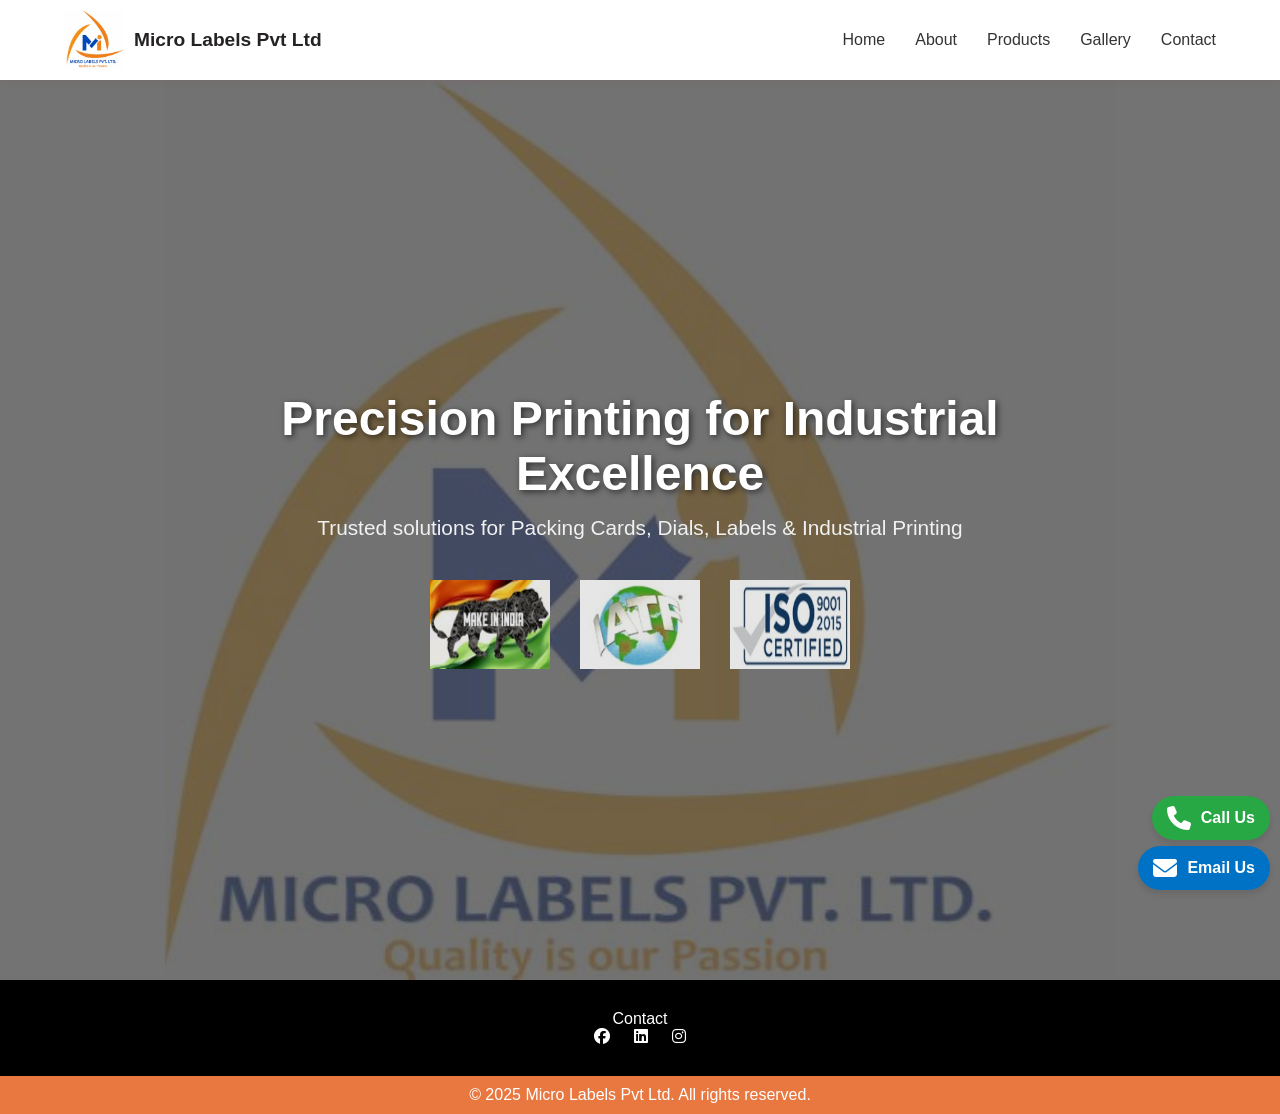
==== index.html @ 2e4897f5 "mlpl" ====
<!DOCTYPE html>
<html lang="en">

<head>
  <meta charset="UTF-8" />
  <meta name="viewport" content="width=device-width, initial-scale=1.0" />
  <title>Micro Labels Pvt Ltd</title>
  <link rel="stylesheet" href="https://cdnjs.cloudflare.com/ajax/libs/font-awesome/6.5.0/css/all.min.css">
  <link rel="stylesheet" href="https://unpkg.com/aos@2.3.1/dist/aos.css" />
  <style>
    :root {
      --primary-color: #252222;
      --text-color: #333;
      --bg-color: #ffffff;
    }

    * {
      margin: 0;
      padding: 0;
      box-sizing: border-box;
      font-family: "Segoe UI", Tahoma, Geneva, Verdana, sans-serif;
    }

    body {
      background-color: var(--bg-color);
      color: var(--text-color);
      transition: background-color 0.3s, color 0.3s;
    }

    header {
      background: var(--bg-color);
      display: flex;
      align-items: center;
      justify-content: space-between;
      padding: 10px 5%;
      box-shadow: 0 2px 5px rgba(159, 61, 61, 0.1);
      position: sticky;
      top: 0;
      z-index: 1000;
      flex-wrap: wrap;
    }

    .logo-container {
      display: flex;
      align-items: center;
      gap: 10px;
    }

    header img {
      height: 60px;
      max-width: 100%;
    }

    .company-name {
      font-size: 1.2rem;
      font-weight: bold;
      color: var(--primary-color);
    }

    nav ul {
      list-style: none;
      display: flex;
      gap: 30px;
      flex-wrap: wrap;
      justify-content: center;
    }

    nav ul li a {
      text-decoration: none;
      color: var(--text-color);
      font-weight: 500;
      transition: 0.3s;
    }

    nav ul li a:hover {
      color: var(--primary-color);
    }

    .hero {
      position: relative;
      height: 100vh;
      width: 100%;
      background: url('GOLDCARDS IMAGES/front logo illumination 30.jpg') no-repeat center center;
      background-size: contain; /* ✅ Full image always visible */
      background-color: #ffffff;   /* ✅ Fills gaps with black (change if needed) */
      display: flex;
      align-items: center;
      justify-content: center;
    }


    .hero::before {
      content: "";
      position: absolute;
      top: 0;
      left: 0;
      width: 100%;
      height: 100%;
      background: rgba(0, 0, 0, 0.55);
      z-index: 1;
    }

    .hero-content {
      position: relative;
      z-index: 2;
      text-align: center;
      color: #fff;
      padding: 20px;
      max-width: 900px;
    }

    .hero-content h1 {
      font-size: 3rem;
      font-weight: 700;
      margin-bottom: 15px;
      text-shadow: 2px 2px 6px rgba(0, 0, 0, 0.6);
    }

    .hero-content p {
      font-size: 1.3rem;
      margin-bottom: 40px;
      color: #f1f1f1;
    }

    .certifications {
      display: flex;
      justify-content: center;
      gap: 30px;
      flex-wrap: wrap;
    }

    .certifications img {
      width: 120px;
      height: auto;
      filter: brightness(0.9);
      transition: transform 0.3s ease, filter 0.3s ease;
    }

    .certifications img:hover {
      transform: scale(1.1);
      filter: brightness(1.1);
    }

    footer {
      background-color: #000;
      padding: 30px 0;
      color: white;
      text-align: center;
    }

    .footer-links a {
      margin: 0 20px;
      color: white;
      text-decoration: none;
    }

    .footer-links a:hover {
      text-decoration: underline;
    }

    .social-icons a {
      margin: 0 10px;
      color: white;
    }

    .bottom-footer {
      background-color: rgb(232, 120, 64);
      color: white;
      text-align: center;
      padding: 10px;
    }

    .email-popup {
      position: fixed;
      bottom: 10px;
      right: 10px;
      z-index: 1000;
      background: #0072c6;
      color: white;
      padding: 10px 15px;
      border-radius: 30px;
      cursor: pointer;
      display: flex;
      align-items: center;
      gap: 10px;
      font-weight: bold;
      box-shadow: 0 4px 6px rgba(0, 0, 0, 0.1);
    }

    .email-popup i {
      font-size: 1.5rem;
    }

    .call-popup {
      position: fixed;
      bottom: 60px;
      right: 10px;
      z-index: 1000;
      background: #28a745;
      color: white;
      padding: 10px 15px;
      border-radius: 30px;
      cursor: pointer;
      display: flex;
      align-items: center;
      gap: 10px;
      font-weight: bold;
      box-shadow: 0 4px 6px rgba(0, 0, 0, 0.1);
    }

    .call-popup i {
      font-size: 1.5rem;
    }

    @media screen and (max-width: 768px) {
      .hero-content h1 {
        font-size: 2rem;
      }

      .hero-content p {
        font-size: 1rem;
      }

      .certifications img {
        width: 90px;
      }

      nav ul {
        flex-direction: column;
        gap: 10px;
      }
    }
  </style>
</head>

<body>
  <header>
    <div class="logo-container">
      <img src="./logo.jpg" alt="Micro Labels Logo">
      <span class="company-name">Micro Labels Pvt Ltd</span>
    </div>
    <nav>
      <ul>
        <li><a href="./index.html">Home</a></li>
        <li><a href="./about.html">About</a></li>
        <li><a href="./Products.html">Products</a></li>
        <li><a href="./Gallery.html">Gallery</a></li>
        <li><a href="./Contact.html">Contact</a></li>
      </ul>
    </nav>
  </header>

  <section class="hero">
    <div class="hero-content" data-aos="fade-up">
      <h1>Precision Printing for Industrial Excellence</h1>
      <p>Trusted solutions for Packing Cards, Dials, Labels & Industrial Printing</p>
      <div class="certifications" data-aos="zoom-in" data-aos-delay="300">
        <img src="GOLDCARDS IMAGES/make in india.jpg" alt="Make in India">
        <img src="GOLDCARDS IMAGES/iatf.jpg" alt="IATF Certified">
        <img src="GOLDCARDS IMAGES/iso.jpg" alt="ISO Certified">
      </div>
    </div>
  </section>

  <footer data-aos="fade-in">
    <div class="footer-links">
      <a href="Contact.html">Contact</a>
    </div>
    <div class="social-icons">
      <a href="#"><i class="fab fa-facebook"></i></a>
      <a href="https://www.linkedin.com/in/micro-labels-pvt-ltd-71b951381" target="_blank"><i class="fab fa-linkedin"></i></a>
      <a href="https://www.instagram.com/microlabels.pvt.ltd?igsh=aDNhcXE5Z3B6YW5l&utm_source=qr" target="_blank"><i class="fab fa-instagram"></i></a>
    </div>
  </footer>

  <div class="bottom-footer">
    &copy; 2025 Micro Labels Pvt Ltd. All rights reserved.
  </div>

  <!-- Email Us Popup -->
  <div class="email-popup" onclick="window.location.href='mailto:admin@microlabels.net'">
    <i class="fas fa-envelope"></i> Email Us
  </div>

  <!-- Call Us Popup -->
  <div class="call-popup" onclick="window.location.href='tel:+919743905285'">
    <i class="fas fa-phone"></i> Call Us
  </div>

  <script src="https://unpkg.com/aos@2.3.1/dist/aos.js"></script>
  <script>
    AOS.init();
  </script>
</body>
</html>
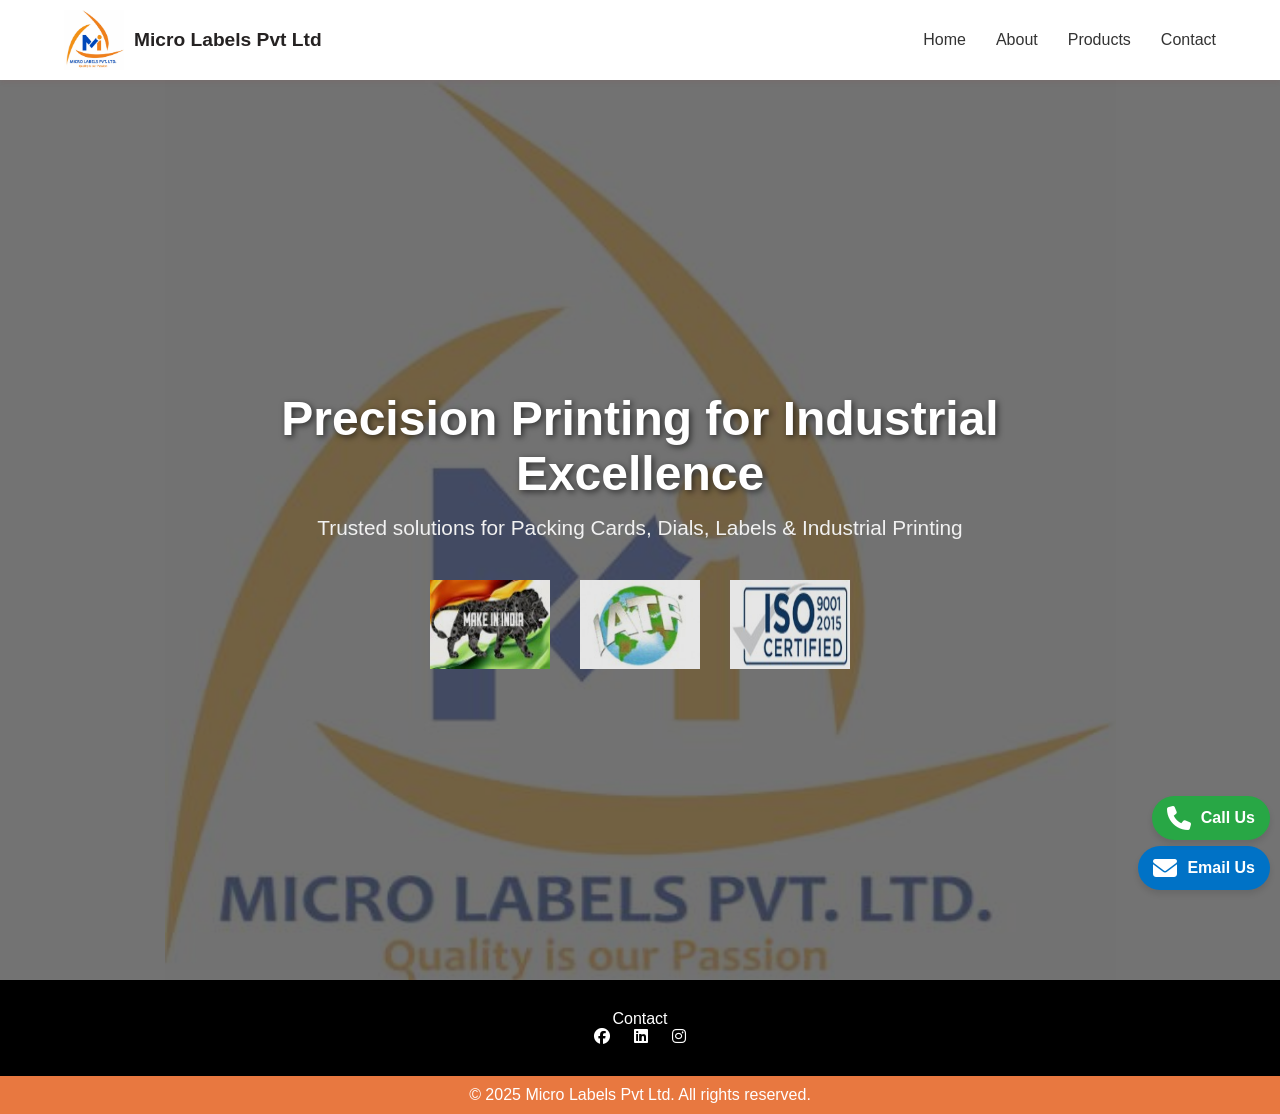
==== commit dc1e4185: "Initial commit" ====
--- a/index.html
+++ b/index.html
@@ -244,7 +244,6 @@
         <li><a href="./index.html">Home</a></li>
         <li><a href="./about.html">About</a></li>
         <li><a href="./Products.html">Products</a></li>
-        <li><a href="./Gallery.html">Gallery</a></li>
         <li><a href="./Contact.html">Contact</a></li>
       </ul>
     </nav>
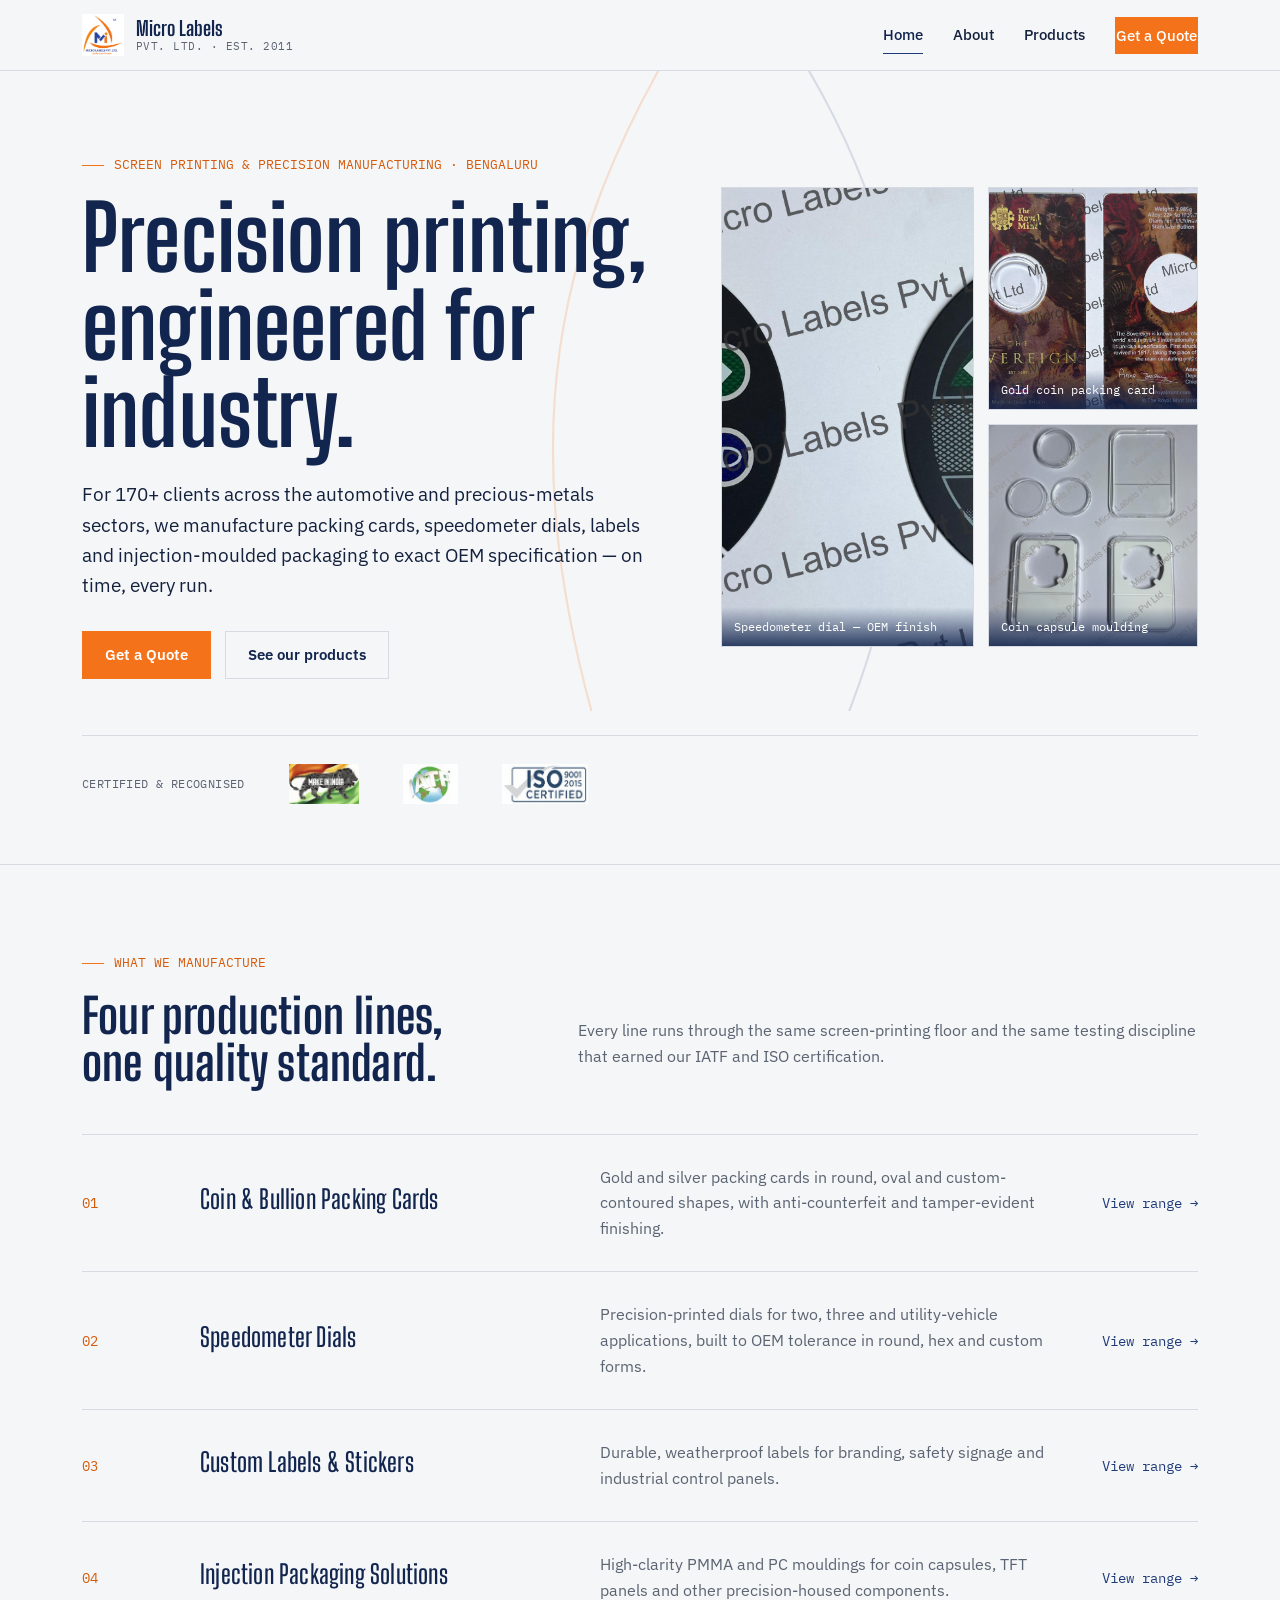
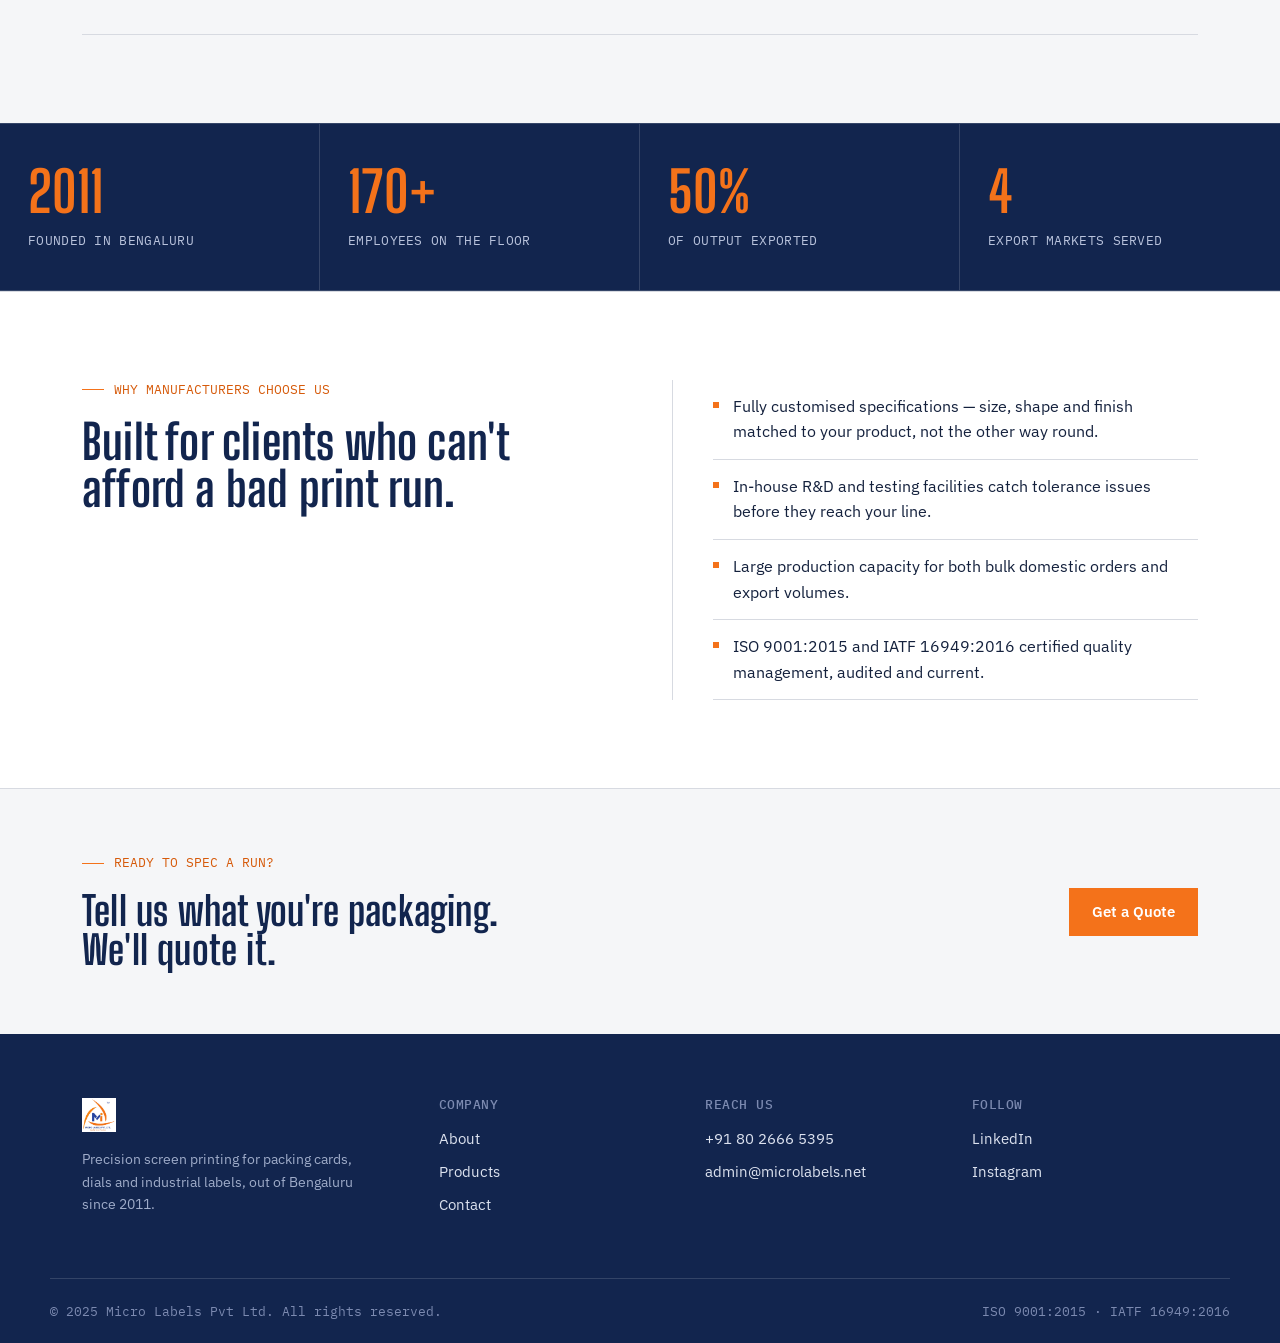
==== commit 0e3a4273: "Add files via upload" ====
--- a/index.html
+++ b/index.html
@@ -1,294 +1,171 @@
 <!DOCTYPE html>
 <html lang="en">
+<head>
+<meta charset="UTF-8">
+<meta name="viewport" content="width=device-width, initial-scale=1.0">
+<title>Micro Labels Pvt Ltd — Precision Printing for Industrial Excellence</title>
+<meta name="description" content="Micro Labels Pvt Ltd manufactures precision packing cards for precious metals, speedometer dials, labels and industrial injection packaging. ISO 9001:2015 & IATF 16949:2016 certified.">
+<link rel="stylesheet" href="style.css">
+</head>
+<body>
 
-<head>
-  <meta charset="UTF-8" />
-  <meta name="viewport" content="width=device-width, initial-scale=1.0" />
-  <title>Micro Labels Pvt Ltd</title>
-  <link rel="stylesheet" href="https://cdnjs.cloudflare.com/ajax/libs/font-awesome/6.5.0/css/all.min.css">
-  <link rel="stylesheet" href="https://unpkg.com/aos@2.3.1/dist/aos.css" />
-  <style>
-    :root {
-      --primary-color: #252222;
-      --text-color: #333;
-      --bg-color: #ffffff;
-    }
+<header class="site-header">
+  <div class="header-inner">
+    <a class="brand" href="index.html">
+      <img class="brand-mark" src="logo.jpg" alt="Micro Labels Pvt Ltd">
+      <span class="brand-word">Micro Labels<small>PVT. LTD. &middot; EST. 2011</small></span>
+    </a>
+    <nav class="site-nav">
+      <a href="index.html" class="active">Home</a>
+      <a href="about.html">About</a>
+      <a href="Products.html">Products</a>
+      <a href="Contact.html" class="btn nav-cta">Get a Quote</a>
+    </nav>
+  </div>
+</header>
 
-    * {
-      margin: 0;
-      padding: 0;
-      box-sizing: border-box;
-      font-family: "Segoe UI", Tahoma, Geneva, Verdana, sans-serif;
-    }
-
-    body {
-      background-color: var(--bg-color);
-      color: var(--text-color);
-      transition: background-color 0.3s, color 0.3s;
-    }
-
-    header {
-      background: var(--bg-color);
-      display: flex;
-      align-items: center;
-      justify-content: space-between;
-      padding: 10px 5%;
-      box-shadow: 0 2px 5px rgba(159, 61, 61, 0.1);
-      position: sticky;
-      top: 0;
-      z-index: 1000;
-      flex-wrap: wrap;
-    }
-
-    .logo-container {
-      display: flex;
-      align-items: center;
-      gap: 10px;
-    }
-
-    header img {
-      height: 60px;
-      max-width: 100%;
-    }
-
-    .company-name {
-      font-size: 1.2rem;
-      font-weight: bold;
-      color: var(--primary-color);
-    }
-
-    nav ul {
-      list-style: none;
-      display: flex;
-      gap: 30px;
-      flex-wrap: wrap;
-      justify-content: center;
-    }
-
-    nav ul li a {
-      text-decoration: none;
-      color: var(--text-color);
-      font-weight: 500;
-      transition: 0.3s;
-    }
-
-    nav ul li a:hover {
-      color: var(--primary-color);
-    }
-
-    .hero {
-      position: relative;
-      height: 100vh;
-      width: 100%;
-      background: url('GOLDCARDS IMAGES/front logo illumination 30.jpg') no-repeat center center;
-      background-size: contain; /* ✅ Full image always visible */
-      background-color: #ffffff;   /* ✅ Fills gaps with black (change if needed) */
-      display: flex;
-      align-items: center;
-      justify-content: center;
-    }
-
-
-    .hero::before {
-      content: "";
-      position: absolute;
-      top: 0;
-      left: 0;
-      width: 100%;
-      height: 100%;
-      background: rgba(0, 0, 0, 0.55);
-      z-index: 1;
-    }
-
-    .hero-content {
-      position: relative;
-      z-index: 2;
-      text-align: center;
-      color: #fff;
-      padding: 20px;
-      max-width: 900px;
-    }
-
-    .hero-content h1 {
-      font-size: 3rem;
-      font-weight: 700;
-      margin-bottom: 15px;
-      text-shadow: 2px 2px 6px rgba(0, 0, 0, 0.6);
-    }
-
-    .hero-content p {
-      font-size: 1.3rem;
-      margin-bottom: 40px;
-      color: #f1f1f1;
-    }
-
-    .certifications {
-      display: flex;
-      justify-content: center;
-      gap: 30px;
-      flex-wrap: wrap;
-    }
-
-    .certifications img {
-      width: 120px;
-      height: auto;
-      filter: brightness(0.9);
-      transition: transform 0.3s ease, filter 0.3s ease;
-    }
-
-    .certifications img:hover {
-      transform: scale(1.1);
-      filter: brightness(1.1);
-    }
-
-    footer {
-      background-color: #000;
-      padding: 30px 0;
-      color: white;
-      text-align: center;
-    }
-
-    .footer-links a {
-      margin: 0 20px;
-      color: white;
-      text-decoration: none;
-    }
-
-    .footer-links a:hover {
-      text-decoration: underline;
-    }
-
-    .social-icons a {
-      margin: 0 10px;
-      color: white;
-    }
-
-    .bottom-footer {
-      background-color: rgb(232, 120, 64);
-      color: white;
-      text-align: center;
-      padding: 10px;
-    }
-
-    .email-popup {
-      position: fixed;
-      bottom: 10px;
-      right: 10px;
-      z-index: 1000;
-      background: #0072c6;
-      color: white;
-      padding: 10px 15px;
-      border-radius: 30px;
-      cursor: pointer;
-      display: flex;
-      align-items: center;
-      gap: 10px;
-      font-weight: bold;
-      box-shadow: 0 4px 6px rgba(0, 0, 0, 0.1);
-    }
-
-    .email-popup i {
-      font-size: 1.5rem;
-    }
-
-    .call-popup {
-      position: fixed;
-      bottom: 60px;
-      right: 10px;
-      z-index: 1000;
-      background: #28a745;
-      color: white;
-      padding: 10px 15px;
-      border-radius: 30px;
-      cursor: pointer;
-      display: flex;
-      align-items: center;
-      gap: 10px;
-      font-weight: bold;
-      box-shadow: 0 4px 6px rgba(0, 0, 0, 0.1);
-    }
-
-    .call-popup i {
-      font-size: 1.5rem;
-    }
-
-    @media screen and (max-width: 768px) {
-      .hero-content h1 {
-        font-size: 2rem;
-      }
-
-      .hero-content p {
-        font-size: 1rem;
-      }
-
-      .certifications img {
-        width: 90px;
-      }
-
-      nav ul {
-        flex-direction: column;
-        gap: 10px;
-      }
-    }
-  </style>
-</head>
-
-<body>
-  <header>
-    <div class="logo-container">
-      <img src="./logo.jpg" alt="Micro Labels Logo">
-      <span class="company-name">Micro Labels Pvt Ltd</span>
-    </div>
-    <nav>
-      <ul>
-        <li><a href="./index.html">Home</a></li>
-        <li><a href="./about.html">About</a></li>
-        <li><a href="./Products.html">Products</a></li>
-        <li><a href="./Contact.html">Contact</a></li>
-      </ul>
-    </nav>
-  </header>
-
-  <section class="hero">
-    <div class="hero-content" data-aos="fade-up">
-      <h1>Precision Printing for Industrial Excellence</h1>
-      <p>Trusted solutions for Packing Cards, Dials, Labels & Industrial Printing</p>
-      <div class="certifications" data-aos="zoom-in" data-aos-delay="300">
-        <img src="GOLDCARDS IMAGES/make in india.jpg" alt="Make in India">
-        <img src="GOLDCARDS IMAGES/iatf.jpg" alt="IATF Certified">
-        <img src="GOLDCARDS IMAGES/iso.jpg" alt="ISO Certified">
+<section class="hero">
+  <svg class="hero-arc" viewBox="0 0 1200 600" preserveAspectRatio="none" aria-hidden="true">
+    <path d="M 640 -40 C 520 160, 480 340, 560 620" fill="none" stroke="#F4721A" stroke-width="2" opacity="0.18"/>
+    <path d="M 720 -60 C 860 140, 900 360, 780 640" fill="none" stroke="#1E3A78" stroke-width="2" opacity="0.14"/>
+  </svg>
+  <div class="wrap hero-grid">
+    <div>
+      <p class="eyebrow">SCREEN PRINTING &amp; PRECISION MANUFACTURING · BENGALURU</p>
+      <h1>Precision printing,<br>engineered for<br>industry.</h1>
+      <p class="lede">For 170+ clients across the automotive and precious-metals sectors, we manufacture packing cards, speedometer dials, labels and injection-moulded packaging to exact OEM specification &mdash; on time, every run.</p>
+      <div class="hero-actions">
+        <a href="Contact.html" class="btn">Get a Quote</a>
+        <a href="Products.html" class="btn btn-outline">See our products</a>
       </div>
     </div>
-  </section>
+    <div class="hero-visual">
+      <figure>
+        <img src="dials/tvs.jpg" alt="TVS speedometer dial manufactured by Micro Labels">
+        <figcaption>Speedometer dial &mdash; OEM finish</figcaption>
+      </figure>
+      <figure>
+        <img src="GOLDCARDS%20IMAGES/royal%20mint.jpg" alt="Royal Mint gold coin packing card">
+        <figcaption>Gold coin packing card</figcaption>
+      </figure>
+      <figure>
+        <img src="packaging/capsules.jpg" alt="Gold and silver coin capsules">
+        <figcaption>Coin capsule moulding</figcaption>
+      </figure>
+    </div>
+  </div>
+  <div class="wrap">
+    <div class="cert-strip">
+      <span class="cert-label">CERTIFIED &amp; RECOGNISED</span>
+      <img src="GOLDCARDS%20IMAGES/make%20in%20india.jpg" alt="Make in India">
+      <img src="GOLDCARDS%20IMAGES/iatf.jpg" alt="IATF 16949:2016 certified">
+      <img src="GOLDCARDS%20IMAGES/iso.jpg" alt="ISO 9001:2015 certified">
+    </div>
+  </div>
+</section>
 
-  <footer data-aos="fade-in">
-    <div class="footer-links">
+<section>
+  <div class="wrap">
+    <div class="section-head">
+      <div>
+        <p class="eyebrow">WHAT WE MANUFACTURE</p>
+        <h2>Four production lines,<br>one quality standard.</h2>
+      </div>
+      <p>Every line runs through the same screen-printing floor and the same testing discipline that earned our IATF and ISO certification.</p>
+    </div>
+    <div class="spec-list">
+      <a class="spec-row" href="Products.html#coin-cards">
+        <span class="spec-index">01</span>
+        <h3>Coin &amp; Bullion Packing Cards</h3>
+        <p>Gold and silver packing cards in round, oval and custom-contoured shapes, with anti-counterfeit and tamper-evident finishing.</p>
+        <span class="spec-arrow">View range →</span>
+      </a>
+      <a class="spec-row" href="Products.html#dials">
+        <span class="spec-index">02</span>
+        <h3>Speedometer Dials</h3>
+        <p>Precision-printed dials for two, three and utility-vehicle applications, built to OEM tolerance in round, hex and custom forms.</p>
+        <span class="spec-arrow">View range →</span>
+      </a>
+      <a class="spec-row" href="Products.html#labels">
+        <span class="spec-index">03</span>
+        <h3>Custom Labels &amp; Stickers</h3>
+        <p>Durable, weatherproof labels for branding, safety signage and industrial control panels.</p>
+        <span class="spec-arrow">View range →</span>
+      </a>
+      <a class="spec-row" href="Products.html#packaging">
+        <span class="spec-index">04</span>
+        <h3>Injection Packaging Solutions</h3>
+        <p>High-clarity PMMA and PC mouldings for coin capsules, TFT panels and other precision-housed components.</p>
+        <span class="spec-arrow">View range →</span>
+      </a>
+    </div>
+  </div>
+</section>
+
+<section class="on-navy" style="padding:0;">
+  <div class="stat-strip wrap" style="max-width:none; padding-left:0; padding-right:0;">
+    <div class="stat"><div class="num">2011</div><div class="label">FOUNDED IN BENGALURU</div></div>
+    <div class="stat"><div class="num">170+</div><div class="label">EMPLOYEES ON THE FLOOR</div></div>
+    <div class="stat"><div class="num">50%</div><div class="label">OF OUTPUT EXPORTED</div></div>
+    <div class="stat"><div class="num">4</div><div class="label">EXPORT MARKETS SERVED</div></div>
+  </div>
+</section>
+
+<section class="on-steel">
+  <div class="wrap split">
+    <div>
+      <p class="eyebrow">WHY MANUFACTURERS CHOOSE US</p>
+      <h2>Built for clients who can't afford a bad print run.</h2>
+    </div>
+    <div class="rule-left">
+      <ul class="list-plain">
+        <li>Fully customised specifications &mdash; size, shape and finish matched to your product, not the other way round.</li>
+        <li>In-house R&amp;D and testing facilities catch tolerance issues before they reach your line.</li>
+        <li>Large production capacity for both bulk domestic orders and export volumes.</li>
+        <li>ISO 9001:2015 and IATF 16949:2016 certified quality management, audited and current.</li>
+      </ul>
+    </div>
+  </div>
+</section>
+
+<section class="section-tight">
+  <div class="wrap" style="display:flex; align-items:center; justify-content:space-between; gap:32px; flex-wrap:wrap;">
+    <div>
+      <p class="eyebrow">READY TO SPEC A RUN?</p>
+      <h2 style="font-size:clamp(28px,3.4vw,40px);">Tell us what you're packaging.<br>We'll quote it.</h2>
+    </div>
+    <a href="Contact.html" class="btn">Get a Quote</a>
+  </div>
+</section>
+
+<footer class="site-footer">
+  <div class="wrap footer-grid">
+    <div class="footer-brand">
+      <img class="footer-mark" src="logo.jpg" alt="Micro Labels Pvt Ltd">
+      <p>Precision screen printing for packing cards, dials and industrial labels, out of Bengaluru since 2011.</p>
+    </div>
+    <div class="footer-col">
+      <h3>COMPANY</h3>
+      <a href="about.html">About</a>
+      <a href="Products.html">Products</a>
       <a href="Contact.html">Contact</a>
     </div>
-    <div class="social-icons">
-      <a href="#"><i class="fab fa-facebook"></i></a>
-      <a href="https://www.linkedin.com/in/micro-labels-pvt-ltd-71b951381" target="_blank"><i class="fab fa-linkedin"></i></a>
-      <a href="https://www.instagram.com/microlabels.pvt.ltd?igsh=aDNhcXE5Z3B6YW5l&utm_source=qr" target="_blank"><i class="fab fa-instagram"></i></a>
+    <div class="footer-col">
+      <h3>REACH US</h3>
+      <a href="tel:+918026665395">+91 80 2666 5395</a>
+      <a href="mailto:admin@microlabels.net">admin@microlabels.net</a>
     </div>
-  </footer>
+    <div class="footer-col">
+      <h3>FOLLOW</h3>
+      <a href="https://www.linkedin.com/in/micro-labels-pvt-ltd-71b951381" target="_blank" rel="noopener">LinkedIn</a>
+      <a href="https://www.instagram.com/microlabels.pvt.ltd?igsh=aDNhcXE5Z3B6YW5l&utm_source=qr" target="_blank" rel="noopener">Instagram</a>
+    </div>
+  </div>
+  <div class="wrap footer-bottom">
+    <span>© 2025 Micro Labels Pvt Ltd. All rights reserved.</span>
+    <span>ISO 9001:2015 &middot; IATF 16949:2016</span>
+  </div>
+</footer>
 
-  <div class="bottom-footer">
-    &copy; 2025 Micro Labels Pvt Ltd. All rights reserved.
-  </div>
-
-  <!-- Email Us Popup -->
-  <div class="email-popup" onclick="window.location.href='mailto:admin@microlabels.net'">
-    <i class="fas fa-envelope"></i> Email Us
-  </div>
-
-  <!-- Call Us Popup -->
-  <div class="call-popup" onclick="window.location.href='tel:+919743905285'">
-    <i class="fas fa-phone"></i> Call Us
-  </div>
-
-  <script src="https://unpkg.com/aos@2.3.1/dist/aos.js"></script>
-  <script>
-    AOS.init();
-  </script>
 </body>
 </html>
--- a/style.css
+++ b/style.css
@@ -0,0 +1,422 @@
+/* Micro Labels Pvt Ltd — site styles
+   Design concept: precision instrument. Hairline rules over card shadows,
+   spec-sheet data typography, an arc motif echoing the logo's swoosh. */
+
+@import url('https://fonts.googleapis.com/css2?family=Big+Shoulders+Display:wght@500;600;700;800&family=IBM+Plex+Sans:wght@400;500;600&family=IBM+Plex+Mono:wght@400;500&display=swap');
+
+:root{
+  --navy: #1E3A78;
+  --navy-deep: #12254E;
+  --orange: #F4721A;
+  --orange-deep: #D65A0A;
+  --ink: #14213D;
+  --paper: #F5F6F8;
+  --surface: #FFFFFF;
+  --steel: #E7E9EE;
+  --steel-line: #D7DAE1;
+  --gold: #B08D3F;
+  --muted: #5B6472;
+
+  --font-display: 'Big Shoulders Display', sans-serif;
+  --font-body: 'IBM Plex Sans', -apple-system, sans-serif;
+  --font-mono: 'IBM Plex Mono', monospace;
+
+  --container: 1180px;
+}
+
+*{ box-sizing: border-box; }
+html{ scroll-behavior: smooth; }
+body{
+  margin:0;
+  font-family: var(--font-body);
+  color: var(--ink);
+  background: var(--paper);
+  line-height: 1.6;
+  -webkit-font-smoothing: antialiased;
+}
+img{ max-width:100%; display:block; }
+a{ color: inherit; text-decoration:none; }
+:focus-visible{ outline: 2px solid var(--orange); outline-offset: 3px; }
+
+.wrap{
+  max-width: var(--container);
+  margin: 0 auto;
+  padding: 0 32px;
+}
+
+h1,h2,h3{
+  font-family: var(--font-display);
+  font-weight: 700;
+  line-height: 0.98;
+  margin: 0;
+  letter-spacing: 0.2px;
+  color: var(--navy-deep);
+}
+h1{ font-size: clamp(48px, 7vw, 92px); }
+h2{ font-size: clamp(32px, 4vw, 48px); }
+h3{ font-size: clamp(22px, 2.4vw, 26px); font-weight:600; }
+p{ margin: 0 0 1em; color: var(--muted); max-width: 62ch; }
+.lede{ font-size: 19px; color: var(--ink); }
+
+.mono{ font-family: var(--font-mono); }
+.eyebrow{
+  font-family: var(--font-mono);
+  font-size: 13px;
+  color: var(--orange-deep);
+  display:flex;
+  align-items:center;
+  gap: 10px;
+  margin-bottom: 18px;
+}
+.eyebrow::before{
+  content:"";
+  width: 22px; height: 1px;
+  background: var(--orange);
+}
+
+/* ---------- header ---------- */
+.site-header{
+  position: sticky; top:0; z-index: 50;
+  background: rgba(245,246,248,0.92);
+  backdrop-filter: blur(8px);
+  border-bottom: 1px solid var(--steel-line);
+}
+.header-inner{
+  max-width: var(--container);
+  margin: 0 auto;
+  padding: 14px 32px;
+  display:flex;
+  align-items:center;
+  justify-content: space-between;
+  gap: 24px;
+}
+.brand{
+  display:flex; align-items:center; gap:12px;
+}
+.brand-mark{ height: 42px; width:auto; }
+.brand-word{
+  font-family: var(--font-display);
+  font-weight:700;
+  font-size: 20px;
+  line-height:1;
+  color: var(--navy-deep);
+  display:flex; flex-direction:column;
+}
+.brand-word small{
+  font-family: var(--font-mono);
+  font-weight:400;
+  font-size:11px;
+  letter-spacing: 0.5px;
+  color: var(--muted);
+  margin-top:3px;
+}
+.site-nav{ display:flex; align-items:center; gap: 30px; }
+.site-nav a{
+  font-size: 15px;
+  font-weight:500;
+  color: var(--ink);
+  padding: 6px 0;
+  border-bottom: 1px solid transparent;
+  transition: border-color .15s ease, color .15s ease;
+}
+.site-nav a:hover{ border-color: var(--orange); }
+.site-nav a.active{ color: var(--navy-deep); border-color: var(--navy); }
+.btn{
+  display:inline-flex; align-items:center; gap:8px;
+  background: var(--orange);
+  color: #fff !important;
+  font-weight:600;
+  font-size:15px;
+  padding: 11px 22px;
+  border: 1px solid var(--orange);
+  transition: background .15s ease, transform .1s ease;
+}
+.btn:hover{ background: var(--orange-deep); border-color: var(--orange-deep); }
+.btn-outline{
+  background: transparent;
+  color: var(--navy-deep) !important;
+  border: 1px solid var(--steel-line);
+}
+.btn-outline:hover{ border-color: var(--navy); background: var(--surface); }
+.nav-cta{ border-bottom:none !important; }
+
+.menu-toggle{ display:none; }
+
+/* ---------- hero ---------- */
+.hero{
+  position: relative;
+  overflow: hidden;
+  padding: 84px 0 60px;
+  border-bottom: 1px solid var(--steel-line);
+}
+.hero-arc{
+  position:absolute; inset:0;
+  pointer-events:none;
+  z-index:0;
+}
+.hero-grid{
+  position:relative; z-index:1;
+  display:grid;
+  grid-template-columns: 1.1fr 0.9fr;
+  gap: 56px;
+  align-items:center;
+}
+.hero h1{ margin-bottom: 22px; }
+.hero-actions{ display:flex; gap:14px; margin-top: 30px; flex-wrap:wrap; }
+
+.cert-strip{
+  border-top: 1px solid var(--steel-line);
+  margin-top: 56px;
+  padding-top: 28px;
+  display:flex;
+  align-items:center;
+  gap: 44px;
+  flex-wrap:wrap;
+}
+.cert-strip img{ height: 40px; width:auto; filter: grayscale(15%); opacity:0.92; }
+.cert-strip .cert-label{
+  font-family: var(--font-mono);
+  font-size: 12px;
+  color: var(--muted);
+  letter-spacing: 0.4px;
+}
+
+.hero-visual{
+  position:relative;
+  display:grid;
+  grid-template-columns: 1.2fr 1fr;
+  grid-template-rows: 1fr 1fr;
+  gap: 14px;
+  height: 460px;
+}
+.hero-visual figure{
+  margin:0; position:relative; overflow:hidden;
+  border: 1px solid var(--steel-line);
+  background: var(--surface);
+}
+.hero-visual figure:nth-child(1){ grid-row: 1 / 3; }
+.hero-visual img{
+  width:100%; height:100%; object-fit: cover;
+}
+.hero-visual figcaption{
+  position:absolute; left:0; bottom:0; right:0;
+  background: linear-gradient(0deg, rgba(18,37,78,0.86), transparent);
+  color:#fff; font-family: var(--font-mono); font-size:12px;
+  padding: 10px 12px;
+}
+
+/* ---------- sections ---------- */
+section{ padding: 88px 0; }
+.section-tight{ padding: 64px 0; }
+.section-head{
+  display:flex; justify-content:space-between; align-items:flex-end;
+  gap: 40px; margin-bottom: 48px; flex-wrap:wrap;
+}
+.on-navy{ background: var(--navy-deep); color: #fff; }
+.on-navy h2, .on-navy h3{ color:#fff; }
+.on-navy p{ color: #B9C3DC; }
+.on-steel{ background: var(--surface); border-top:1px solid var(--steel-line); border-bottom:1px solid var(--steel-line); }
+
+/* spec rows — used for "what we make" and fact sheets */
+.spec-list{ border-top: 1px solid var(--steel-line); }
+.spec-row{
+  display:grid;
+  grid-template-columns: 90px 1.1fr 1.4fr auto;
+  gap: 28px;
+  align-items:center;
+  padding: 30px 0;
+  border-bottom: 1px solid var(--steel-line);
+  transition: background .15s ease;
+}
+.spec-row:hover{ background: rgba(30,58,120,0.03); }
+.spec-index{ font-family: var(--font-mono); color: var(--orange-deep); font-size:14px; }
+.spec-row h3{ margin-bottom: 6px; }
+.spec-row p{ margin:0; max-width: 52ch; }
+.spec-arrow{
+  font-family: var(--font-mono); font-size: 14px; color: var(--navy);
+  justify-self:end; white-space:nowrap;
+}
+
+/* stat strip */
+.stat-strip{
+  display:grid;
+  grid-template-columns: repeat(4, 1fr);
+  border-top: 1px solid rgba(255,255,255,0.15);
+  border-bottom: 1px solid rgba(255,255,255,0.15);
+}
+.stat{
+  padding: 40px 28px;
+  border-right: 1px solid rgba(255,255,255,0.15);
+}
+.stat:last-child{ border-right:none; }
+.stat .num{
+  font-family: var(--font-display);
+  font-size: 56px; font-weight:700; color: var(--orange);
+  line-height:1;
+}
+.stat .label{
+  font-family: var(--font-mono); font-size:12.5px; color:#B9C3DC;
+  margin-top:10px; letter-spacing:0.3px;
+}
+
+/* category / product grid */
+.cat-grid{
+  display:grid;
+  grid-template-columns: repeat(3, 1fr);
+  gap: 1px;
+  background: var(--steel-line);
+  border: 1px solid var(--steel-line);
+}
+.cat-card{
+  background: var(--surface);
+  display:flex; flex-direction:column;
+}
+.cat-card .cat-img{ aspect-ratio: 4/3; overflow:hidden; }
+.cat-card .cat-img img{ width:100%; height:100%; object-fit:cover; transition: transform .4s ease; }
+.cat-card:hover .cat-img img{ transform: scale(1.04); }
+.cat-body{ padding: 24px 26px 28px; flex:1; display:flex; flex-direction:column; }
+.cat-body h3{ margin-bottom:10px; }
+.cat-body p{ font-size: 14.5px; flex:1; }
+.cat-link{
+  margin-top: 14px;
+  font-family: var(--font-mono); font-size: 13px; color: var(--navy);
+  display:inline-flex; align-items:center; gap:8px;
+}
+.cat-card.wide{ grid-column: span 2; }
+.cat-card.wide .cat-img{ aspect-ratio: unset; height: 260px; }
+
+/* two column with rule */
+.split{
+  display:grid;
+  grid-template-columns: 1fr 1fr;
+  gap: 64px;
+}
+.rule-left{ border-left: 1px solid var(--steel-line); padding-left: 40px; }
+
+/* fact sheet (about page) */
+.factsheet{
+  border-top: 1px solid var(--steel-line);
+}
+.fact-row{
+  display:grid;
+  grid-template-columns: 240px 1fr;
+  gap: 24px;
+  padding: 18px 0;
+  border-bottom: 1px solid var(--steel-line);
+  font-size: 15px;
+}
+.fact-row dt{
+  font-family: var(--font-mono);
+  font-size: 12.5px;
+  color: var(--muted);
+  letter-spacing: 0.3px;
+  margin:0;
+}
+.fact-row dd{ margin:0; color: var(--ink); font-weight:500; }
+
+.pill-list{ display:flex; flex-wrap:wrap; gap:10px; }
+.pill{
+  border: 1px solid var(--steel-line);
+  font-family: var(--font-mono);
+  font-size: 13px;
+  padding: 8px 14px;
+  color: var(--navy-deep);
+}
+
+.list-plain{ margin:0; padding:0; list-style:none; }
+.list-plain li{
+  padding: 14px 0;
+  border-bottom: 1px solid var(--steel-line);
+  display:flex; gap:14px; color: var(--ink);
+}
+.list-plain li::before{
+  content: "";
+  width: 6px; height:6px;
+  margin-top: 8px;
+  background: var(--orange);
+  flex: none;
+}
+
+/* contact page */
+.contact-grid{
+  display:grid;
+  grid-template-columns: 0.9fr 1.1fr;
+  gap: 0;
+  border: 1px solid var(--steel-line);
+}
+.contact-info{
+  padding: 56px 48px;
+  background: var(--surface);
+}
+.contact-row{
+  padding: 22px 0;
+  border-bottom: 1px solid var(--steel-line);
+}
+.contact-row:first-child{ padding-top:0; }
+.contact-row .k{
+  font-family: var(--font-mono);
+  font-size: 12.5px;
+  color: var(--muted);
+  margin-bottom: 8px;
+}
+.contact-row .v{ font-size: 18px; font-weight:600; color: var(--navy-deep); }
+.contact-row a.v:hover{ color: var(--orange); }
+.map-frame{ min-height: 100%; border-left: 1px solid var(--steel-line); }
+.map-frame iframe{ width:100%; height:100%; min-height: 480px; border:0; display:block; }
+
+/* footer */
+.site-footer{ background: var(--navy-deep); color: #fff; padding: 64px 0 0; }
+.footer-grid{
+  display:grid;
+  grid-template-columns: 1.4fr 1fr 1fr 1fr;
+  gap: 40px;
+  padding-bottom: 48px;
+  border-bottom: 1px solid rgba(255,255,255,0.14);
+}
+.footer-mark{ height: 34px; margin-bottom: 16px; }
+.footer-brand p{ color:#9FACC9; font-size: 14px; max-width: 34ch; }
+.footer-col h3{
+  font-family: var(--font-mono);
+  font-size: 12.5px; font-weight:500;
+  color: #7C8AB0; letter-spacing:0.5px;
+  margin-bottom: 16px;
+}
+.footer-col a{
+  display:block; color: #DCE2EF; font-size: 14.5px; margin-bottom: 10px;
+}
+.footer-col a:hover{ color: var(--orange); }
+.footer-bottom{
+  display:flex; justify-content:space-between; align-items:center;
+  padding: 22px 0; flex-wrap:wrap; gap:10px;
+  font-family: var(--font-mono); font-size: 12.5px; color: #7C8AB0;
+}
+
+/* responsive */
+@media (max-width: 900px){
+  .hero-grid{ grid-template-columns: 1fr; }
+  .hero-visual{ height: 340px; }
+  .stat-strip{ grid-template-columns: repeat(2,1fr); }
+  .stat:nth-child(2){ border-right:none; }
+  .cat-grid{ grid-template-columns: 1fr 1fr; }
+  .cat-card.wide{ grid-column: span 2; }
+  .split{ grid-template-columns: 1fr; }
+  .rule-left{ border-left:none; padding-left:0; border-top:1px solid var(--steel-line); padding-top:32px; }
+  .contact-grid{ grid-template-columns: 1fr; }
+  .map-frame{ border-left:none; border-top:1px solid var(--steel-line); }
+  .footer-grid{ grid-template-columns: 1fr 1fr; }
+}
+@media (max-width: 640px){
+  .wrap{ padding: 0 20px; }
+  .header-inner{ padding: 12px 20px; }
+  .site-nav{ gap:16px; }
+  .site-nav a:not(.nav-cta){ display:none; }
+  .brand-word{ font-size:16px; }
+  .cat-grid{ grid-template-columns: 1fr; }
+  .cat-card.wide{ grid-column: span 1; }
+  .spec-row{ grid-template-columns: 1fr; gap:8px; }
+  .spec-arrow{ justify-self:start; }
+  .fact-row{ grid-template-columns: 1fr; gap:4px; }
+  .stat-strip{ grid-template-columns: 1fr 1fr; }
+  .footer-grid{ grid-template-columns: 1fr; }
+  section{ padding: 56px 0; }
+}
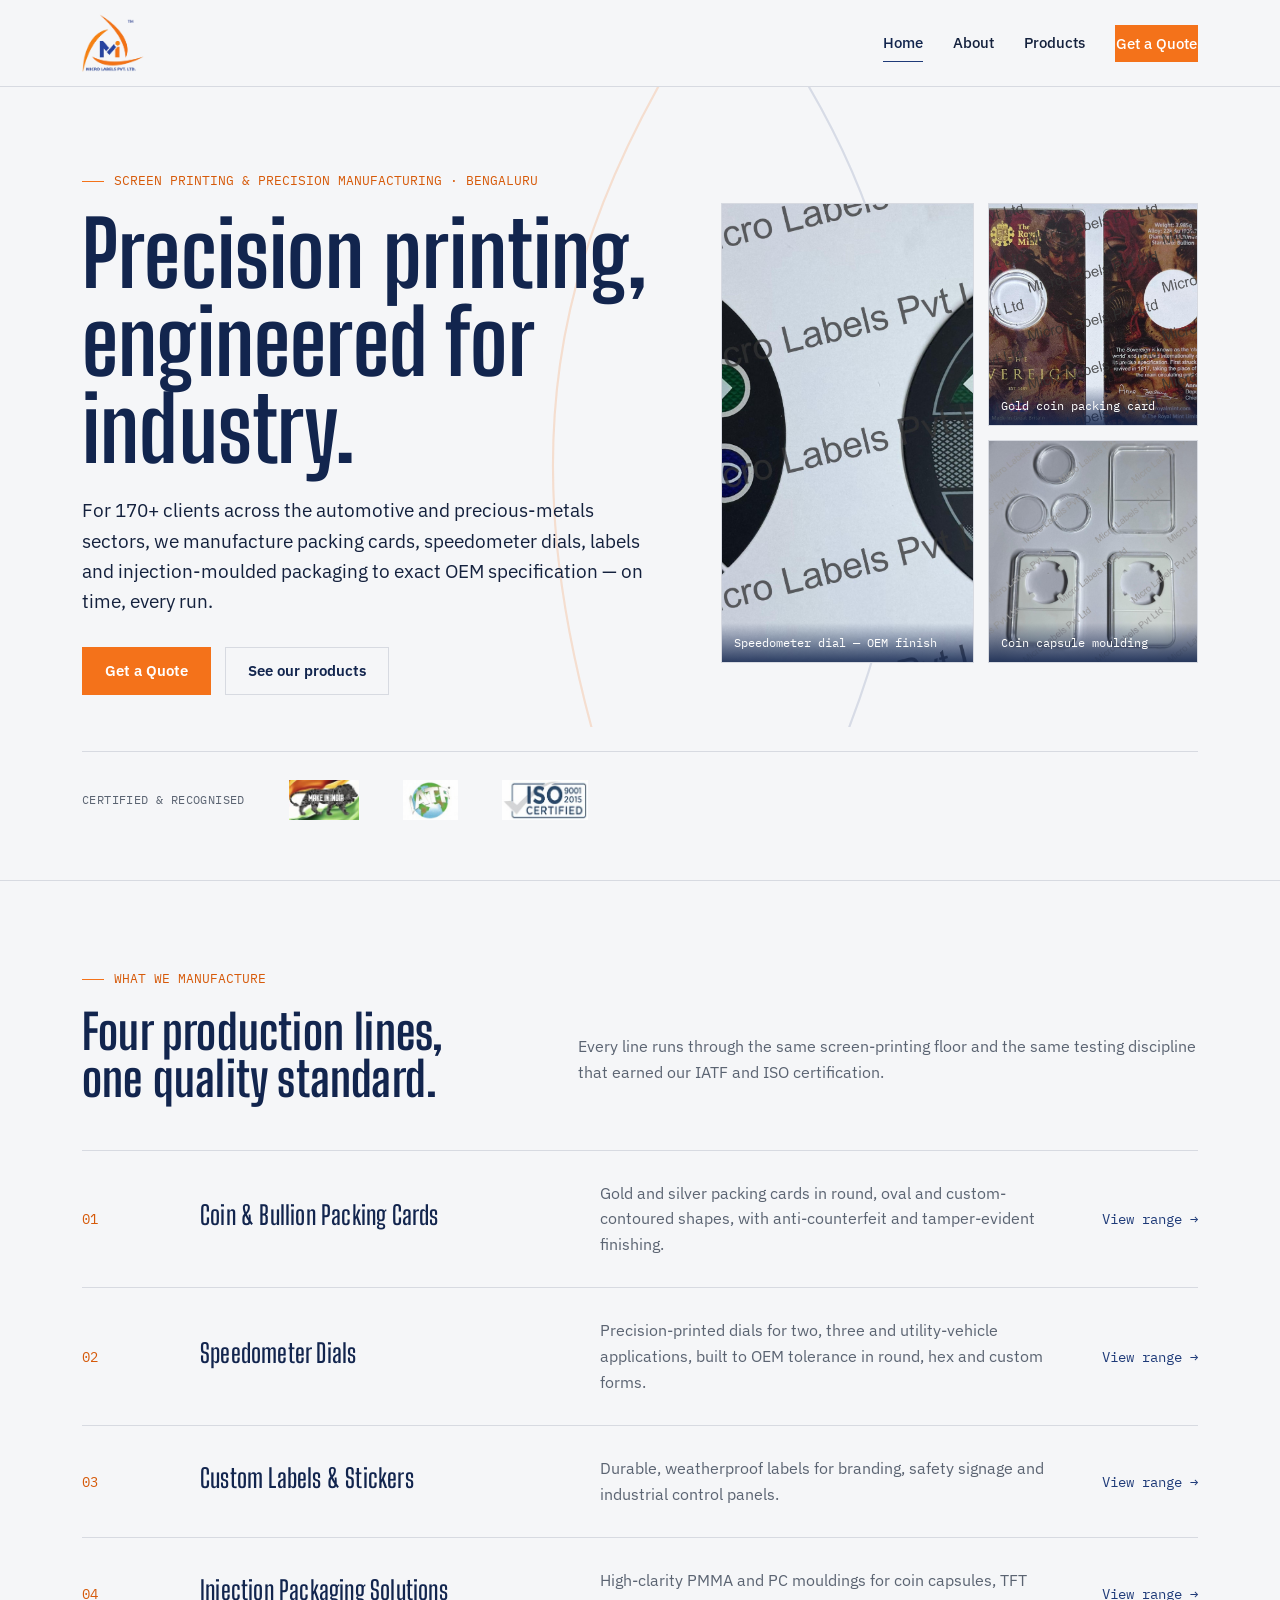
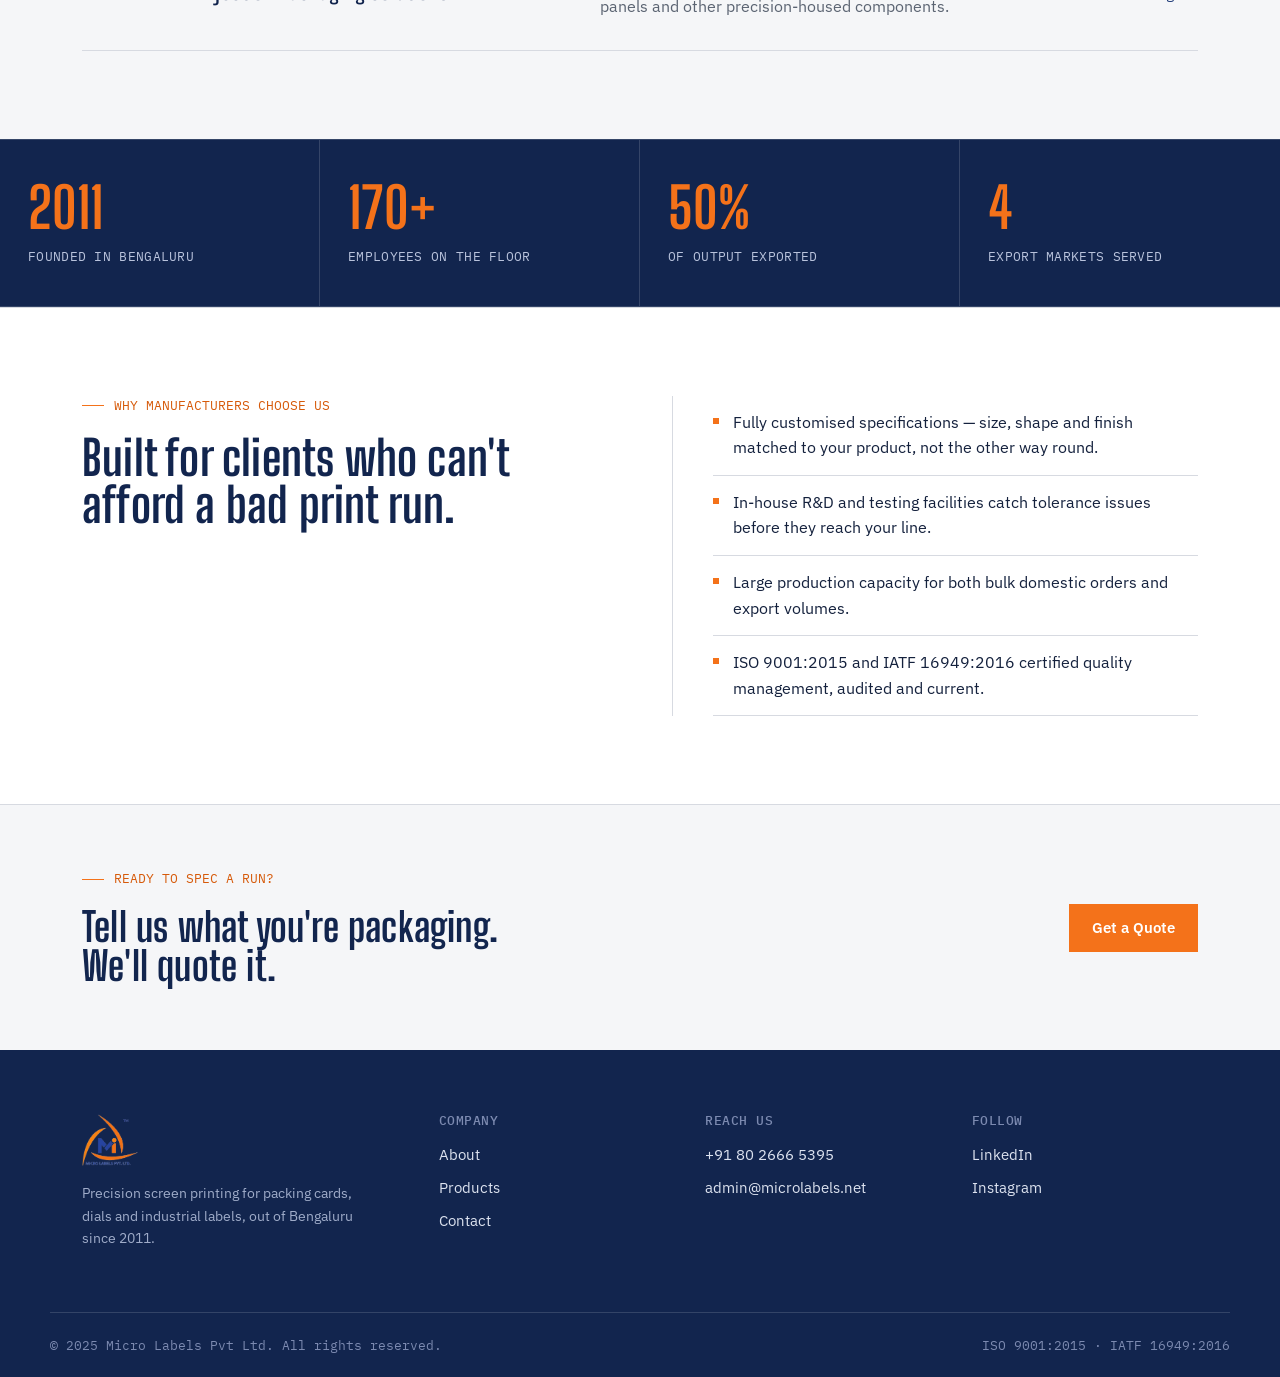
==== commit a028d703: "Add files via upload" ====
--- a/index.html
+++ b/index.html
@@ -12,8 +12,7 @@
 <header class="site-header">
   <div class="header-inner">
     <a class="brand" href="index.html">
-      <img class="brand-mark" src="logo.jpg" alt="Micro Labels Pvt Ltd">
-      <span class="brand-word">Micro Labels<small>PVT. LTD. &middot; EST. 2011</small></span>
+      <img class="brand-mark" src="logo-mark.png" alt="Micro Labels Pvt Ltd">
     </a>
     <nav class="site-nav">
       <a href="index.html" class="active">Home</a>
@@ -141,7 +140,7 @@
 <footer class="site-footer">
   <div class="wrap footer-grid">
     <div class="footer-brand">
-      <img class="footer-mark" src="logo.jpg" alt="Micro Labels Pvt Ltd">
+      <img class="footer-mark" src="logo-mark.png" alt="Micro Labels Pvt Ltd">
       <p>Precision screen printing for packing cards, dials and industrial labels, out of Bengaluru since 2011.</p>
     </div>
     <div class="footer-col">
--- a/style.css
+++ b/style.css
@@ -93,7 +93,7 @@
 .brand{
   display:flex; align-items:center; gap:12px;
 }
-.brand-mark{ height: 42px; width:auto; }
+.brand-mark{ height: 58px; width:auto; }
 .brand-word{
   font-family: var(--font-display);
   font-weight:700;
@@ -373,7 +373,7 @@
   padding-bottom: 48px;
   border-bottom: 1px solid rgba(255,255,255,0.14);
 }
-.footer-mark{ height: 34px; margin-bottom: 16px; }
+.footer-mark{ height: 52px; margin-bottom: 16px; }
 .footer-brand p{ color:#9FACC9; font-size: 14px; max-width: 34ch; }
 .footer-col h3{
   font-family: var(--font-mono);
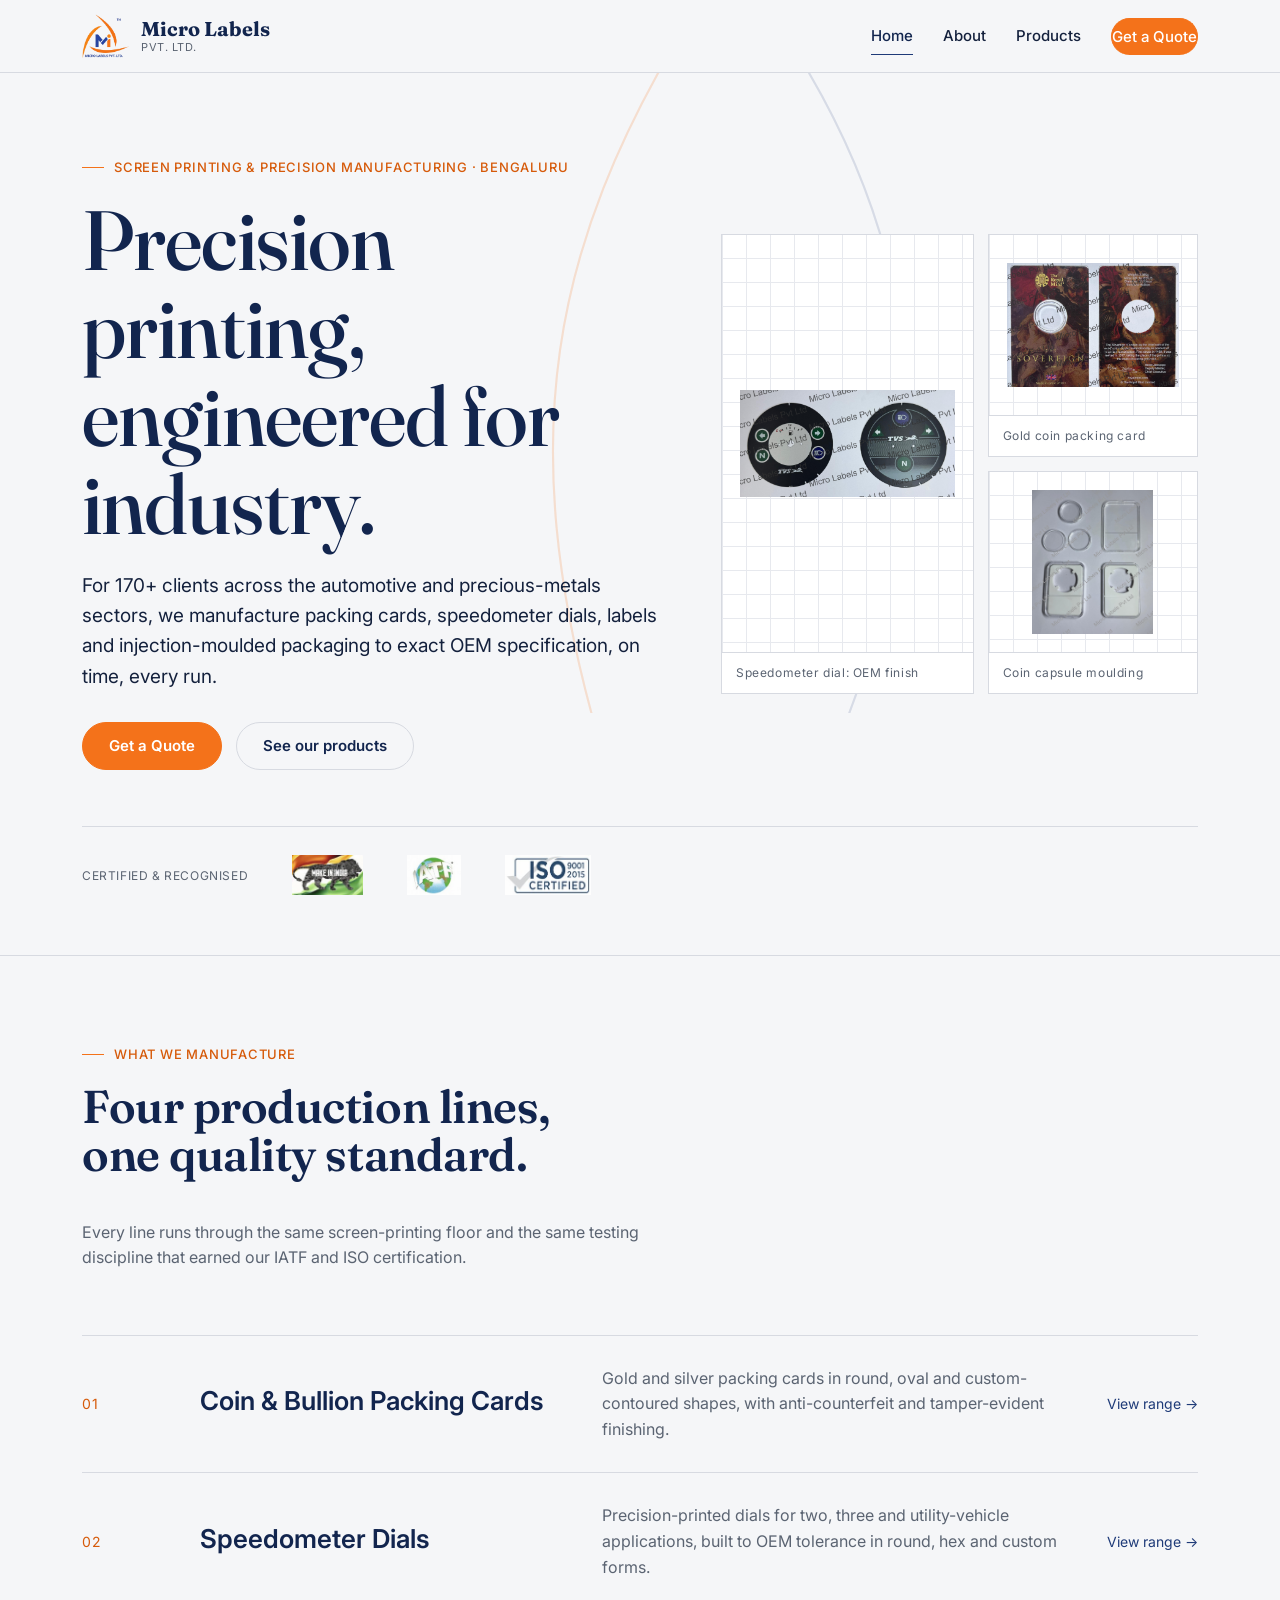
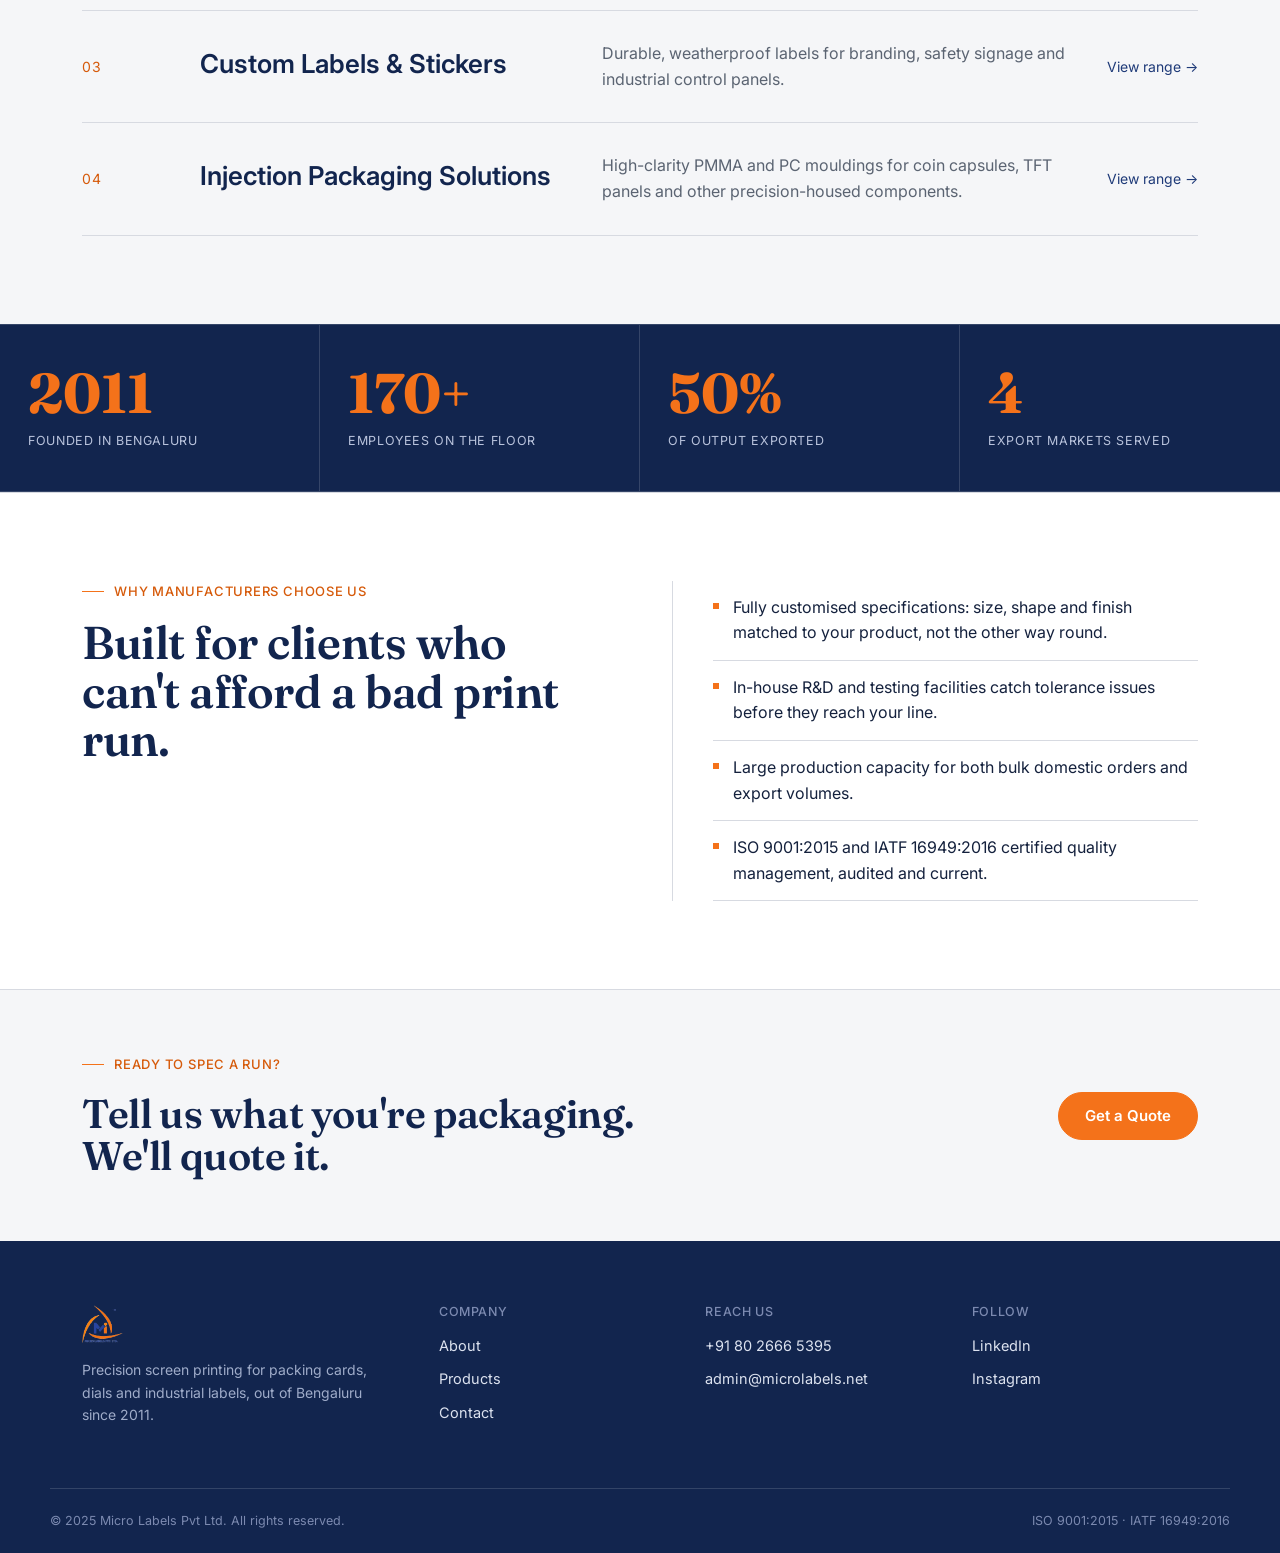
==== commit 00af2436: "Add files via upload" ====
--- a/index.html
+++ b/index.html
@@ -13,6 +13,7 @@
   <div class="header-inner">
     <a class="brand" href="index.html">
       <img class="brand-mark" src="logo-mark.png" alt="Micro Labels Pvt Ltd">
+      <span class="brand-word">Micro Labels<small>PVT. LTD.</small></span>
     </a>
     <nav class="site-nav">
       <a href="index.html" class="active">Home</a>
@@ -32,7 +33,7 @@
     <div>
       <p class="eyebrow">SCREEN PRINTING &amp; PRECISION MANUFACTURING · BENGALURU</p>
       <h1>Precision printing,<br>engineered for<br>industry.</h1>
-      <p class="lede">For 170+ clients across the automotive and precious-metals sectors, we manufacture packing cards, speedometer dials, labels and injection-moulded packaging to exact OEM specification &mdash; on time, every run.</p>
+      <p class="lede">For 170+ clients across the automotive and precious-metals sectors, we manufacture packing cards, speedometer dials, labels and injection-moulded packaging to exact OEM specification, on time, every run.</p>
       <div class="hero-actions">
         <a href="Contact.html" class="btn">Get a Quote</a>
         <a href="Products.html" class="btn btn-outline">See our products</a>
@@ -40,15 +41,15 @@
     </div>
     <div class="hero-visual">
       <figure>
-        <img src="dials/tvs.jpg" alt="TVS speedometer dial manufactured by Micro Labels">
-        <figcaption>Speedometer dial &mdash; OEM finish</figcaption>
+        <div class="img-wrap"><img src="dials/tvs.jpg" alt="TVS speedometer dial manufactured by Micro Labels"></div>
+        <figcaption>Speedometer dial: OEM finish</figcaption>
       </figure>
       <figure>
-        <img src="GOLDCARDS%20IMAGES/royal%20mint.jpg" alt="Royal Mint gold coin packing card">
+        <div class="img-wrap"><img src="GOLDCARDS%20IMAGES/royal%20mint.jpg" alt="Royal Mint gold coin packing card"></div>
         <figcaption>Gold coin packing card</figcaption>
       </figure>
       <figure>
-        <img src="packaging/capsules.jpg" alt="Gold and silver coin capsules">
+        <div class="img-wrap"><img src="packaging/capsules.jpg" alt="Gold and silver coin capsules"></div>
         <figcaption>Coin capsule moulding</figcaption>
       </figure>
     </div>
@@ -118,7 +119,7 @@
     </div>
     <div class="rule-left">
       <ul class="list-plain">
-        <li>Fully customised specifications &mdash; size, shape and finish matched to your product, not the other way round.</li>
+        <li>Fully customised specifications: size, shape and finish matched to your product, not the other way round.</li>
         <li>In-house R&amp;D and testing facilities catch tolerance issues before they reach your line.</li>
         <li>Large production capacity for both bulk domestic orders and export volumes.</li>
         <li>ISO 9001:2015 and IATF 16949:2016 certified quality management, audited and current.</li>
--- a/style.css
+++ b/style.css
@@ -2,7 +2,7 @@
    Design concept: precision instrument. Hairline rules over card shadows,
    spec-sheet data typography, an arc motif echoing the logo's swoosh. */
 
-@import url('https://fonts.googleapis.com/css2?family=Big+Shoulders+Display:wght@500;600;700;800&family=IBM+Plex+Sans:wght@400;500;600&family=IBM+Plex+Mono:wght@400;500&display=swap');
+@import url('https://fonts.googleapis.com/css2?family=Fraunces:opsz,wght@9..144,400;9..144,500;9..144,600;9..144,700&family=Inter:wght@400;500;600;700&display=swap');
 
 :root{
   --navy: #1E3A78;
@@ -17,9 +17,9 @@
   --gold: #B08D3F;
   --muted: #5B6472;
 
-  --font-display: 'Big Shoulders Display', sans-serif;
-  --font-body: 'IBM Plex Sans', -apple-system, sans-serif;
-  --font-mono: 'IBM Plex Mono', monospace;
+  --font-display: 'Fraunces', Georgia, serif;
+  --font-body: 'Inter', -apple-system, sans-serif;
+  --font-mono: 'Inter', -apple-system, sans-serif;
 
   --container: 1180px;
 }
@@ -46,22 +46,24 @@
 
 h1,h2,h3{
   font-family: var(--font-display);
-  font-weight: 700;
-  line-height: 0.98;
+  font-weight: 600;
+  line-height: 1.05;
   margin: 0;
-  letter-spacing: 0.2px;
+  letter-spacing: -0.01em;
   color: var(--navy-deep);
 }
-h1{ font-size: clamp(48px, 7vw, 92px); }
-h2{ font-size: clamp(32px, 4vw, 48px); }
-h3{ font-size: clamp(22px, 2.4vw, 26px); font-weight:600; }
+h1{ font-size: clamp(46px, 6.6vw, 84px); font-weight: 500; }
+h2{ font-size: clamp(32px, 4vw, 46px); }
+h3{ font-size: clamp(22px, 2.4vw, 26px); font-weight:600; font-family: var(--font-body); letter-spacing:0; }
 p{ margin: 0 0 1em; color: var(--muted); max-width: 62ch; }
 .lede{ font-size: 19px; color: var(--ink); }
 
-.mono{ font-family: var(--font-mono); }
+.mono{ font-family: var(--font-mono); letter-spacing: 0.02em; }
 .eyebrow{
   font-family: var(--font-mono);
+  font-weight: 500;
   font-size: 13px;
+  letter-spacing: 0.06em;
   color: var(--orange-deep);
   display:flex;
   align-items:center;
@@ -93,7 +95,7 @@
 .brand{
   display:flex; align-items:center; gap:12px;
 }
-.brand-mark{ height: 58px; width:auto; }
+.brand-mark{ height: 44px; width:auto; }
 .brand-word{
   font-family: var(--font-display);
   font-weight:700;
@@ -127,8 +129,9 @@
   color: #fff !important;
   font-weight:600;
   font-size:15px;
-  padding: 11px 22px;
+  padding: 11px 26px;
   border: 1px solid var(--orange);
+  border-radius: 999px;
   transition: background .15s ease, transform .1s ease;
 }
 .btn:hover{ background: var(--orange-deep); border-color: var(--orange-deep); }
@@ -193,16 +196,30 @@
   margin:0; position:relative; overflow:hidden;
   border: 1px solid var(--steel-line);
   background: var(--surface);
+  display:flex; flex-direction:column;
 }
 .hero-visual figure:nth-child(1){ grid-row: 1 / 3; }
+.hero-visual .img-wrap{
+  flex:1;
+  display:flex; align-items:center; justify-content:center;
+  padding: 18px;
+  min-height: 0;
+  background:
+    linear-gradient(90deg, var(--steel) 1px, transparent 1px) 0 0/24px 24px,
+    linear-gradient(0deg, var(--steel) 1px, transparent 1px) 0 0/24px 24px,
+    var(--surface);
+}
 .hero-visual img{
-  width:100%; height:100%; object-fit: cover;
+  max-width:100%; max-height:100%;
+  width:auto; height:auto;
+  object-fit: contain;
 }
 .hero-visual figcaption{
-  position:absolute; left:0; bottom:0; right:0;
-  background: linear-gradient(0deg, rgba(18,37,78,0.86), transparent);
-  color:#fff; font-family: var(--font-mono); font-size:12px;
-  padding: 10px 12px;
+  border-top: 1px solid var(--steel-line);
+  background: var(--surface);
+  color: var(--muted);
+  font-family: var(--font-mono); font-size:12px;
+  padding: 10px 14px;
 }
 
 /* ---------- sections ---------- */
@@ -373,7 +390,7 @@
   padding-bottom: 48px;
   border-bottom: 1px solid rgba(255,255,255,0.14);
 }
-.footer-mark{ height: 52px; margin-bottom: 16px; }
+.footer-mark{ height: 38px; margin-bottom: 16px; }
 .footer-brand p{ color:#9FACC9; font-size: 14px; max-width: 34ch; }
 .footer-col h3{
   font-family: var(--font-mono);
@@ -389,6 +406,18 @@
   display:flex; justify-content:space-between; align-items:center;
   padding: 22px 0; flex-wrap:wrap; gap:10px;
   font-family: var(--font-mono); font-size: 12.5px; color: #7C8AB0;
+}
+
+/* refined tracking for small caption-style labels, now that they're set in Inter rather than mono */
+.cert-strip .cert-label,
+.spec-index,
+.stat .label,
+.fact-row dt,
+.contact-row .k,
+.footer-col h3,
+.pill,
+.hero-visual figcaption{
+  letter-spacing: 0.05em;
 }
 
 /* responsive */
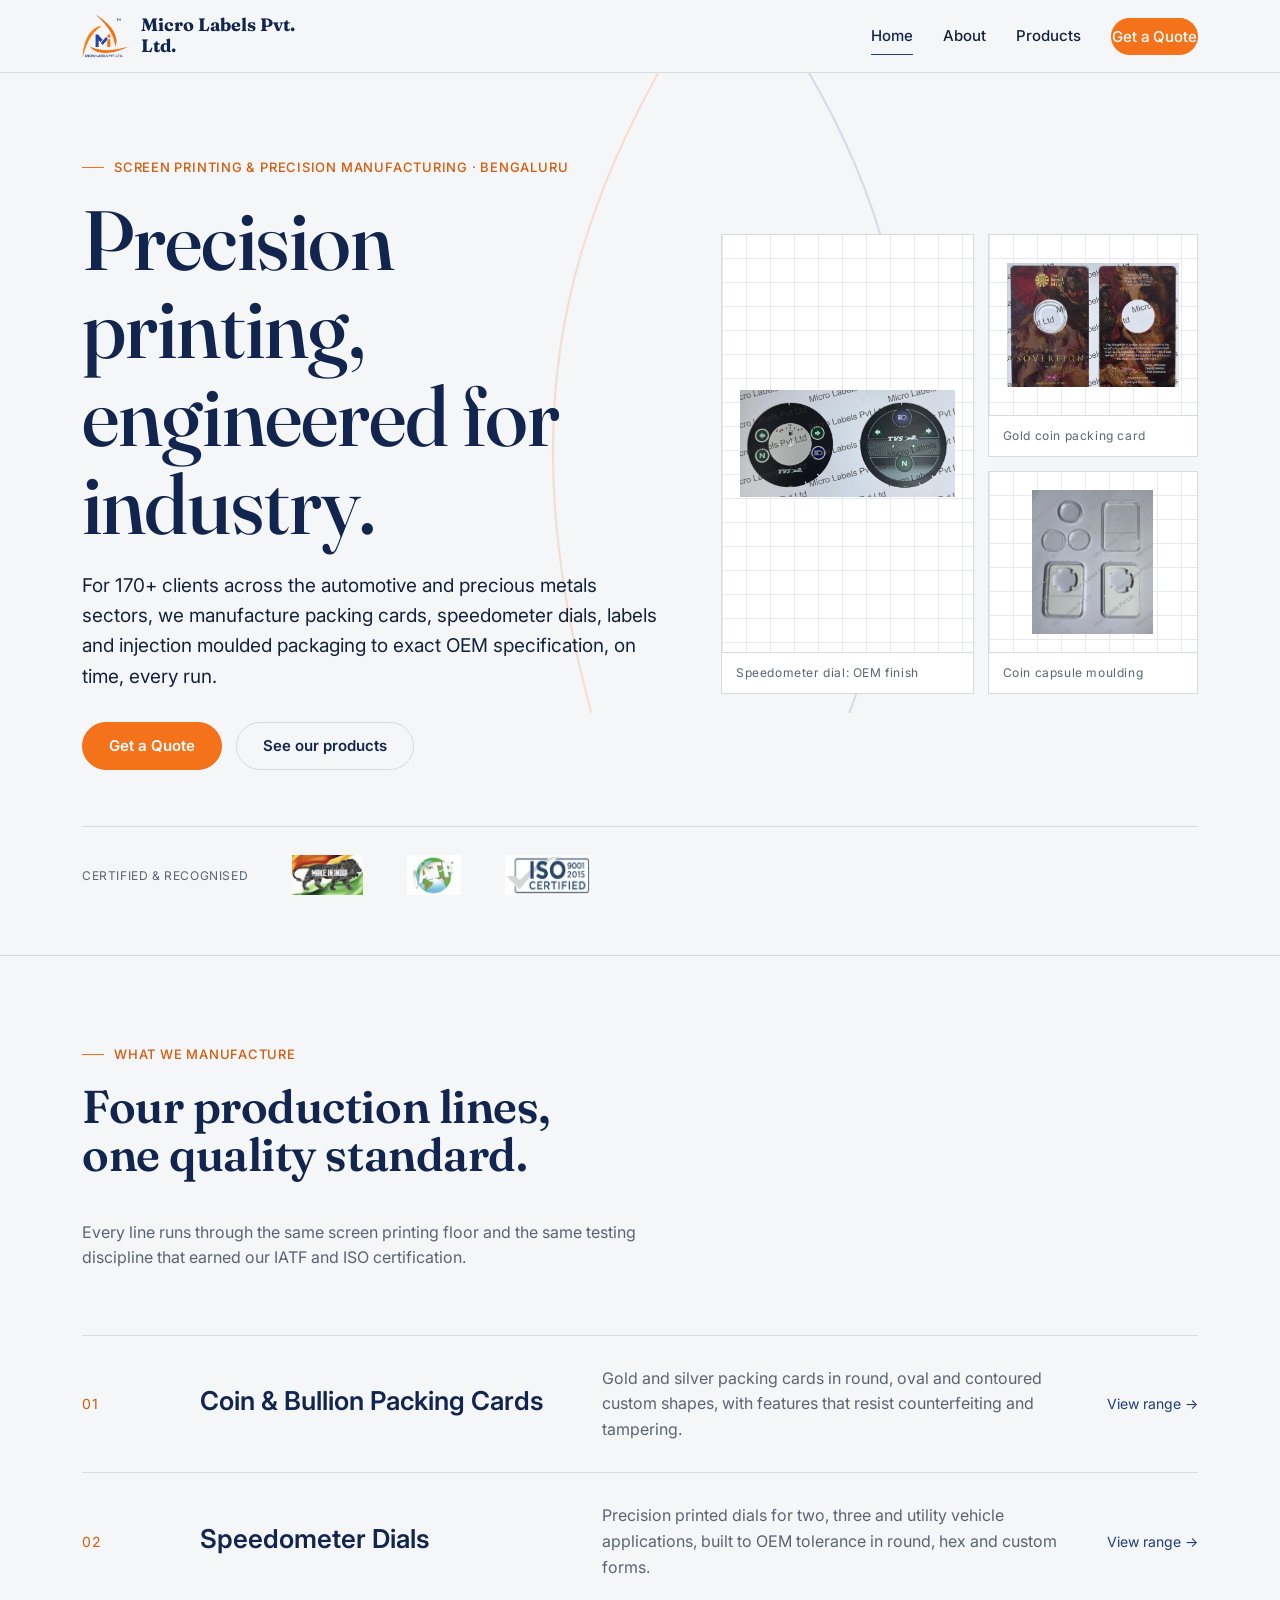
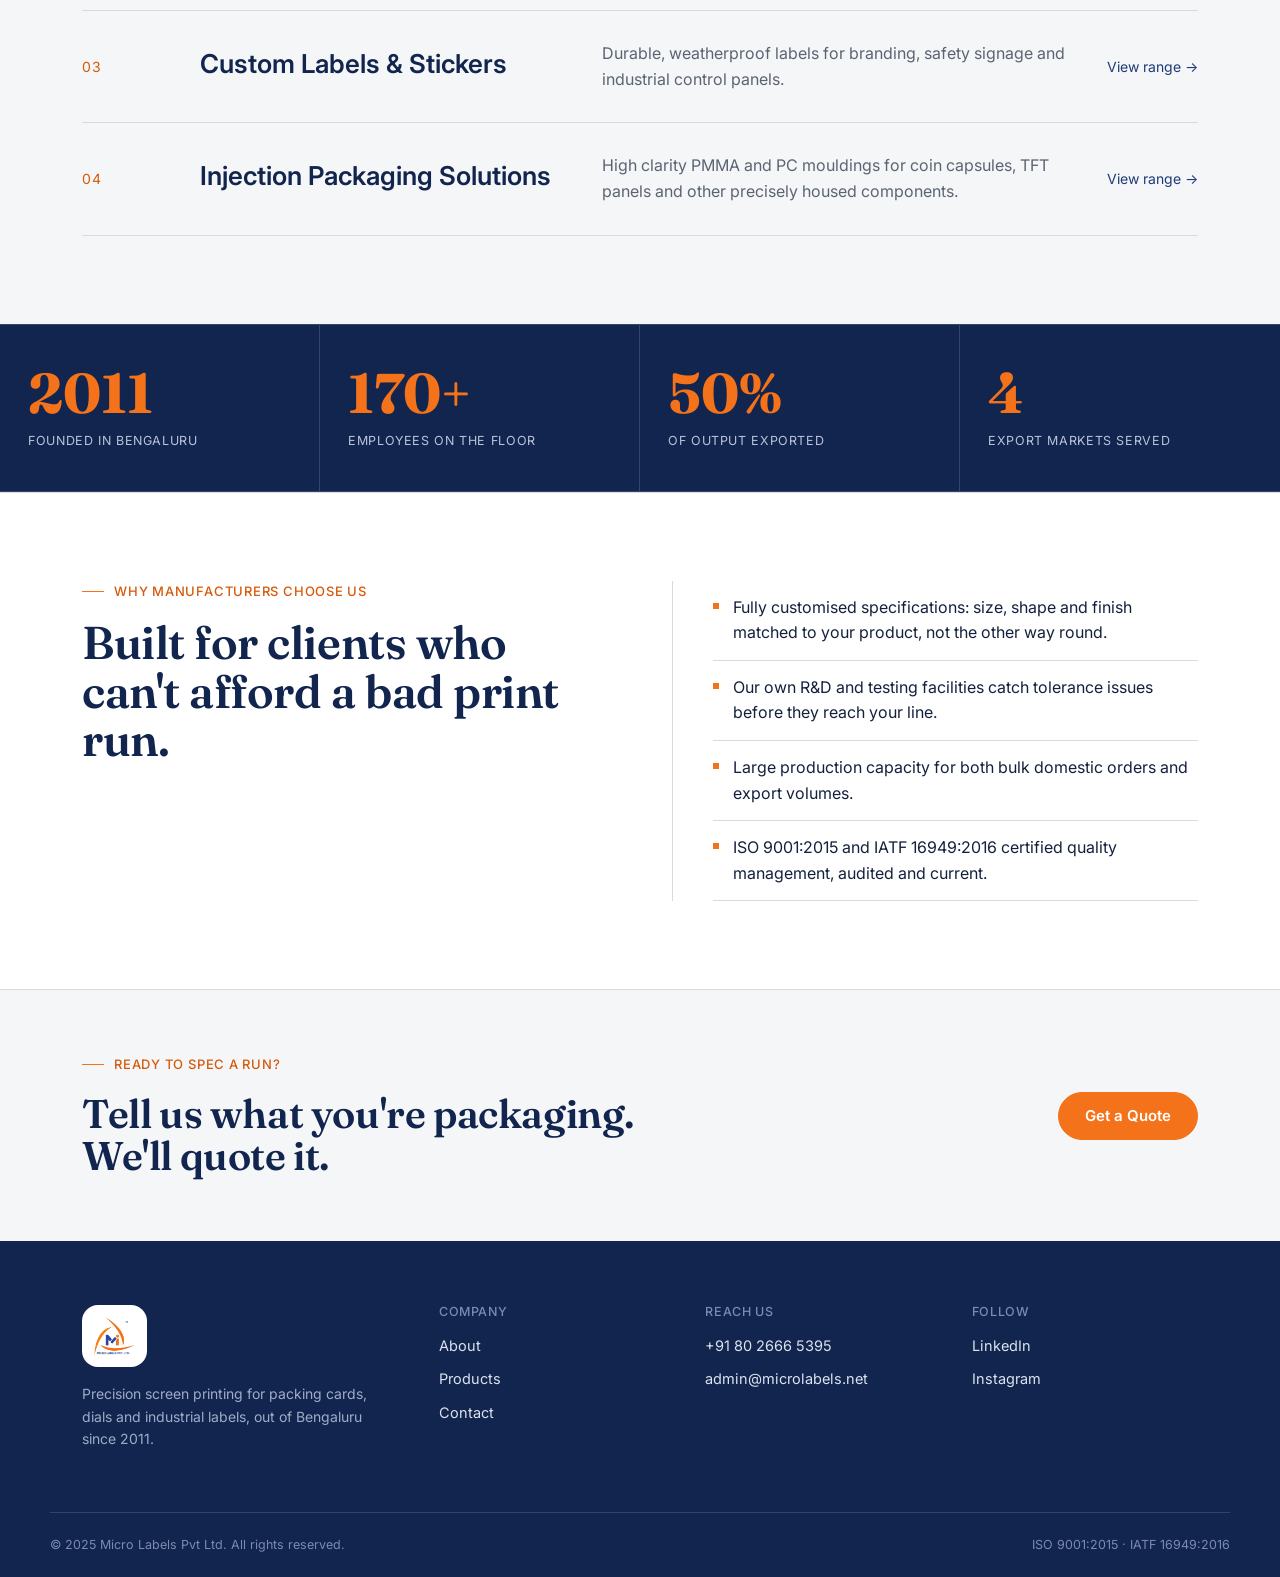
==== commit ae671263: "Add files via upload" ====
--- a/index.html
+++ b/index.html
@@ -13,7 +13,7 @@
   <div class="header-inner">
     <a class="brand" href="index.html">
       <img class="brand-mark" src="logo-mark.png" alt="Micro Labels Pvt Ltd">
-      <span class="brand-word">Micro Labels<small>PVT. LTD.</small></span>
+      <span class="brand-word">Micro Labels Pvt. Ltd.</span>
     </a>
     <nav class="site-nav">
       <a href="index.html" class="active">Home</a>
@@ -33,7 +33,7 @@
     <div>
       <p class="eyebrow">SCREEN PRINTING &amp; PRECISION MANUFACTURING · BENGALURU</p>
       <h1>Precision printing,<br>engineered for<br>industry.</h1>
-      <p class="lede">For 170+ clients across the automotive and precious-metals sectors, we manufacture packing cards, speedometer dials, labels and injection-moulded packaging to exact OEM specification, on time, every run.</p>
+      <p class="lede">For 170+ clients across the automotive and precious metals sectors, we manufacture packing cards, speedometer dials, labels and injection moulded packaging to exact OEM specification, on time, every run.</p>
       <div class="hero-actions">
         <a href="Contact.html" class="btn">Get a Quote</a>
         <a href="Products.html" class="btn btn-outline">See our products</a>
@@ -71,31 +71,31 @@
         <p class="eyebrow">WHAT WE MANUFACTURE</p>
         <h2>Four production lines,<br>one quality standard.</h2>
       </div>
-      <p>Every line runs through the same screen-printing floor and the same testing discipline that earned our IATF and ISO certification.</p>
+      <p>Every line runs through the same screen printing floor and the same testing discipline that earned our IATF and ISO certification.</p>
     </div>
     <div class="spec-list">
-      <a class="spec-row" href="Products.html#coin-cards">
+      <a class="spec-row" href="gold.html">
         <span class="spec-index">01</span>
         <h3>Coin &amp; Bullion Packing Cards</h3>
-        <p>Gold and silver packing cards in round, oval and custom-contoured shapes, with anti-counterfeit and tamper-evident finishing.</p>
+        <p>Gold and silver packing cards in round, oval and contoured custom shapes, with features that resist counterfeiting and tampering.</p>
         <span class="spec-arrow">View range →</span>
       </a>
-      <a class="spec-row" href="Products.html#dials">
+      <a class="spec-row" href="DIALS.html">
         <span class="spec-index">02</span>
         <h3>Speedometer Dials</h3>
-        <p>Precision-printed dials for two, three and utility-vehicle applications, built to OEM tolerance in round, hex and custom forms.</p>
+        <p>Precision printed dials for two, three and utility vehicle applications, built to OEM tolerance in round, hex and custom forms.</p>
         <span class="spec-arrow">View range →</span>
       </a>
-      <a class="spec-row" href="Products.html#labels">
+      <a class="spec-row" href="labels.html">
         <span class="spec-index">03</span>
         <h3>Custom Labels &amp; Stickers</h3>
         <p>Durable, weatherproof labels for branding, safety signage and industrial control panels.</p>
         <span class="spec-arrow">View range →</span>
       </a>
-      <a class="spec-row" href="Products.html#packaging">
+      <a class="spec-row" href="packaging.html">
         <span class="spec-index">04</span>
         <h3>Injection Packaging Solutions</h3>
-        <p>High-clarity PMMA and PC mouldings for coin capsules, TFT panels and other precision-housed components.</p>
+        <p>High clarity PMMA and PC mouldings for coin capsules, TFT panels and other precisely housed components.</p>
         <span class="spec-arrow">View range →</span>
       </a>
     </div>
@@ -120,7 +120,7 @@
     <div class="rule-left">
       <ul class="list-plain">
         <li>Fully customised specifications: size, shape and finish matched to your product, not the other way round.</li>
-        <li>In-house R&amp;D and testing facilities catch tolerance issues before they reach your line.</li>
+        <li>Our own R&amp;D and testing facilities catch tolerance issues before they reach your line.</li>
         <li>Large production capacity for both bulk domestic orders and export volumes.</li>
         <li>ISO 9001:2015 and IATF 16949:2016 certified quality management, audited and current.</li>
       </ul>
@@ -141,7 +141,7 @@
 <footer class="site-footer">
   <div class="wrap footer-grid">
     <div class="footer-brand">
-      <img class="footer-mark" src="logo-mark.png" alt="Micro Labels Pvt Ltd">
+      <div class="footer-mark-badge"><img class="footer-mark" src="logo-mark.png" alt="Micro Labels Pvt Ltd"></div>
       <p>Precision screen printing for packing cards, dials and industrial labels, out of Bengaluru since 2011.</p>
     </div>
     <div class="footer-col">
--- a/style.css
+++ b/style.css
@@ -99,10 +99,10 @@
 .brand-word{
   font-family: var(--font-display);
   font-weight:700;
-  font-size: 20px;
-  line-height:1;
+  font-size: 18px;
+  line-height:1.15;
   color: var(--navy-deep);
-  display:flex; flex-direction:column;
+  max-width: 180px;
 }
 .brand-word small{
   font-family: var(--font-mono);
@@ -390,7 +390,15 @@
   padding-bottom: 48px;
   border-bottom: 1px solid rgba(255,255,255,0.14);
 }
-.footer-mark{ height: 38px; margin-bottom: 16px; }
+.footer-mark-badge{
+  display:inline-flex;
+  align-items:center; justify-content:center;
+  background: #fff;
+  border-radius: 16px;
+  padding: 12px;
+  margin-bottom: 16px;
+}
+.footer-mark{ height: 38px; display:block; margin-bottom:0; }
 .footer-brand p{ color:#9FACC9; font-size: 14px; max-width: 34ch; }
 .footer-col h3{
   font-family: var(--font-mono);
